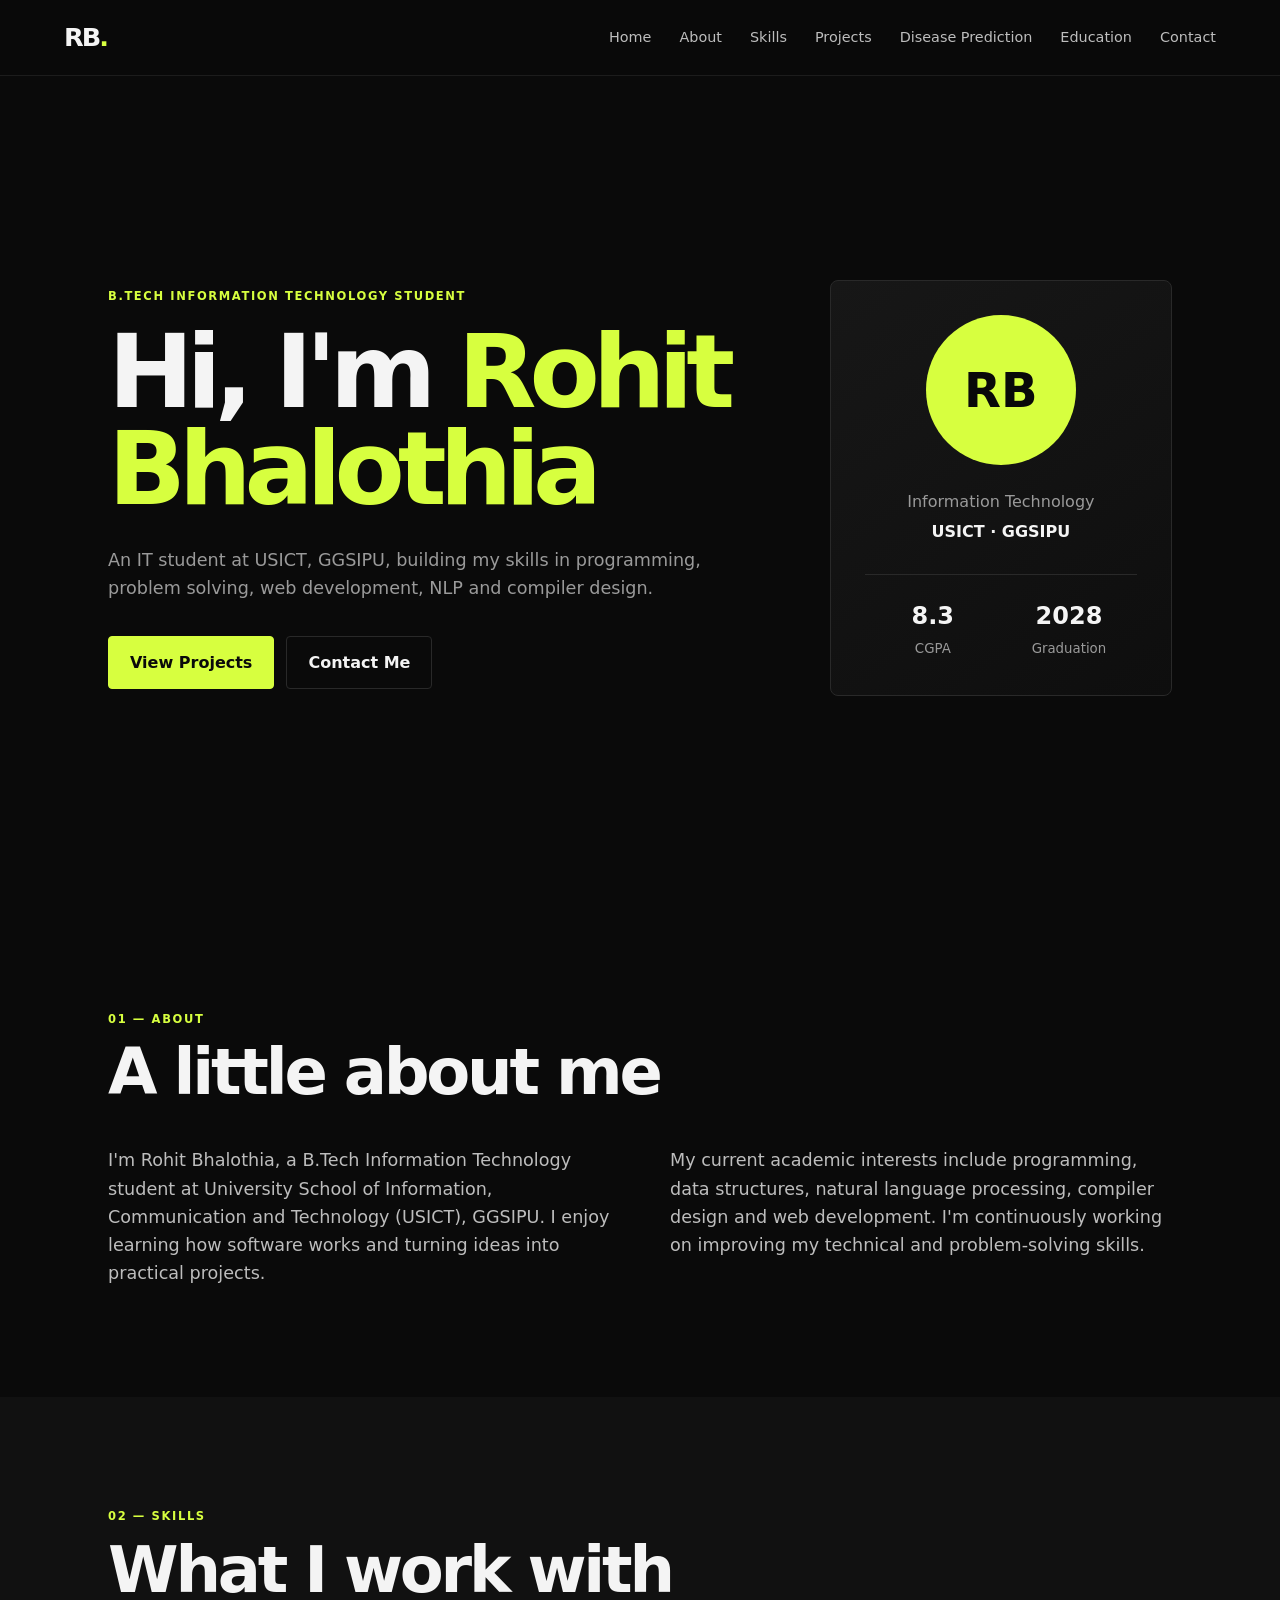
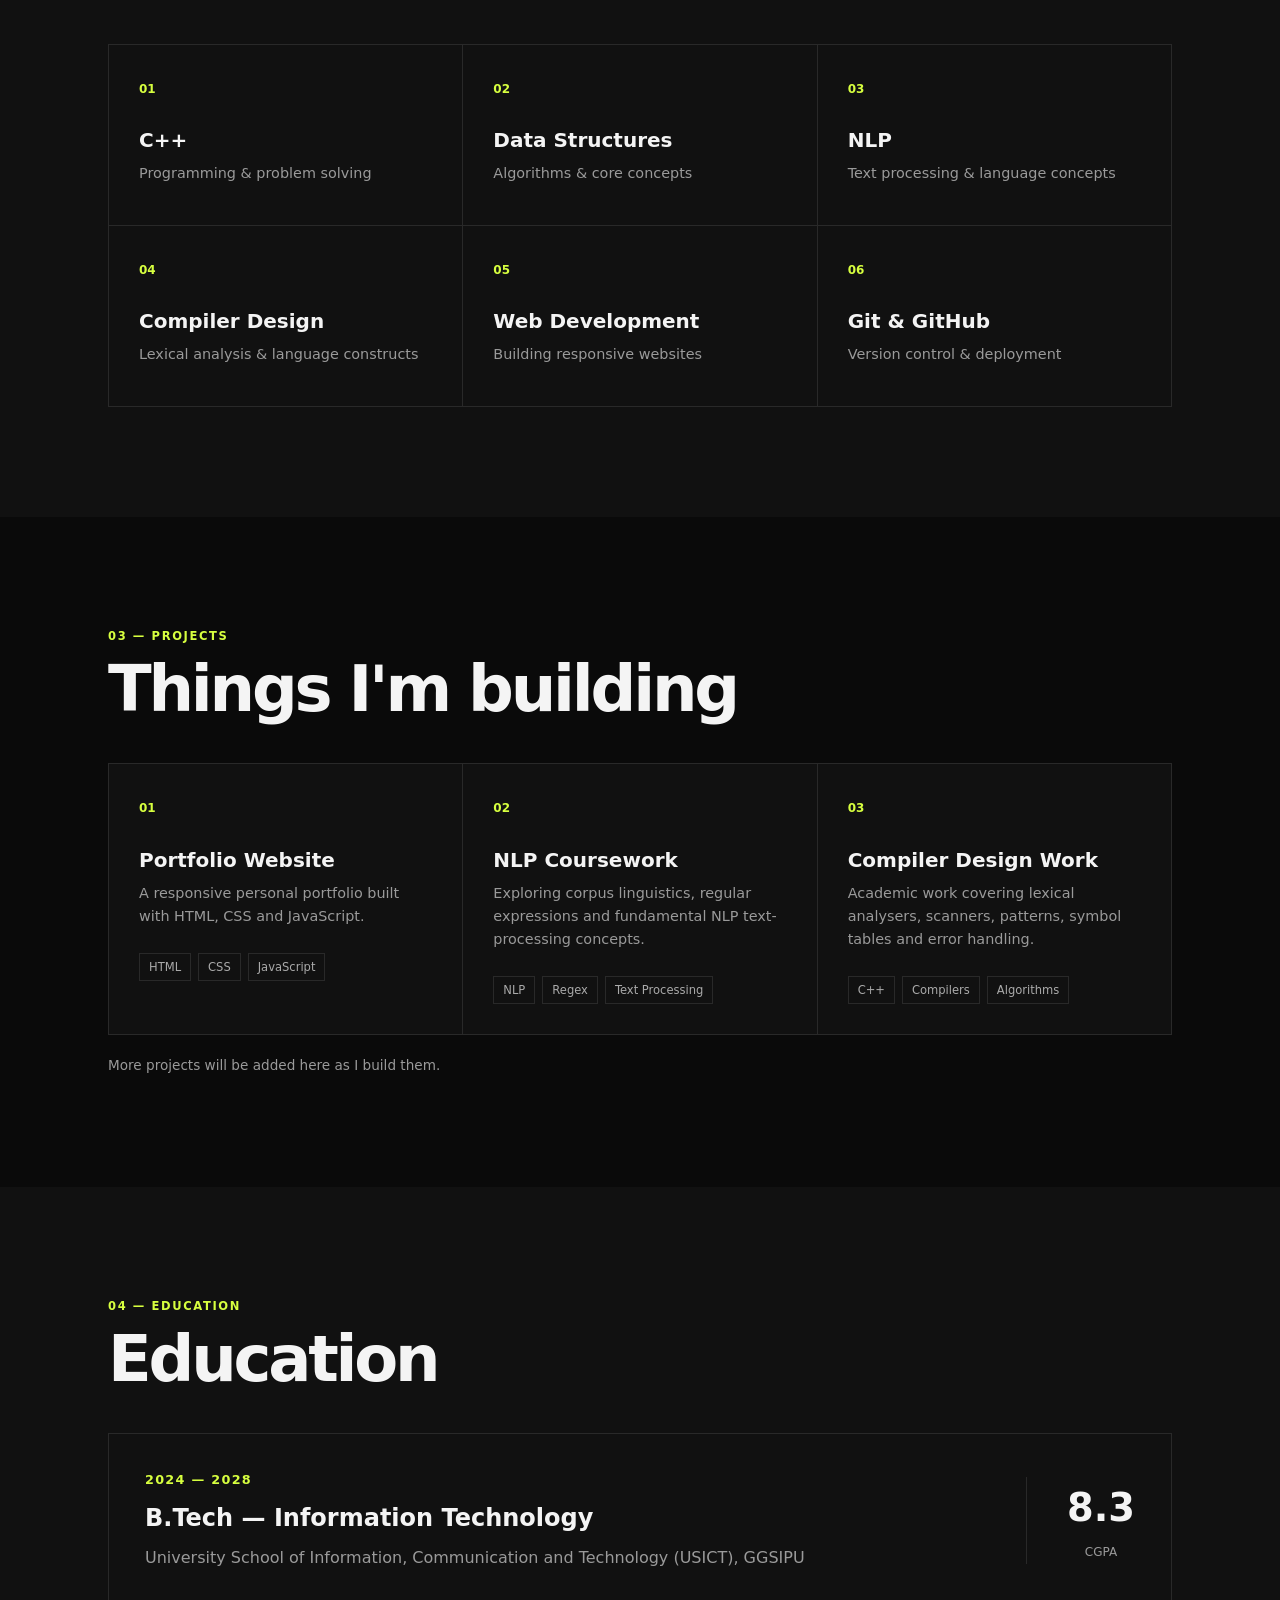
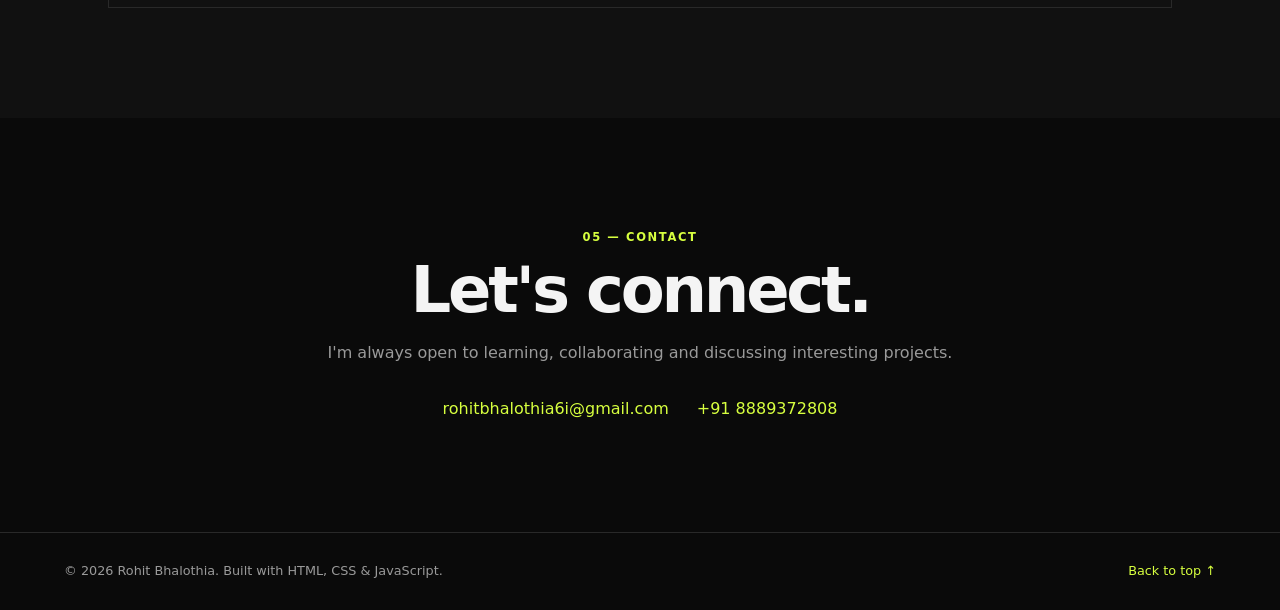
==== index.html @ 4d662bd4 "Update index.html" ====
<!DOCTYPE html>
<html lang="en">
<head>
  <meta charset="UTF-8">
  <meta name="viewport" content="width=device-width, initial-scale=1.0">
  <meta name="description" content="Portfolio of Rohit Bhalothia, B.Tech Information Technology student at USICT, GGSIPU.">
  <title>Rohit Bhalothia | IT Student</title>
  <link rel="stylesheet" href="style.css">
</head>
<body>
  <header class="navbar"> 
  <a class="logo" href="#home">RB<span>.</span></a> 
  
  <button class="menu-btn" aria-label="Open menu">☰</button> 
  
  <nav> 
    <a href="#home">Home</a> 
    <a href="#about">About</a> 
    <a href="#skills">Skills</a> 
    <a href="#projects">Projects</a> 
    
    <!-- Disease Prediction opens separate page -->
    <a href="disease-prediction/">Disease Prediction</a>
    
    
    <a href="#education">Education</a> 
    <a href="#contact">Contact</a> 
  </nav> 
</header>

  <main>
    <section id="home" class="hero">
      <div class="hero-content">
        <p class="eyebrow">B.Tech Information Technology Student</p>
        <h1>Hi, I'm <span>Rohit Bhalothia</span></h1>
        <p class="hero-text">
          An IT student at USICT, GGSIPU, building my skills in programming,
          problem solving, web development, NLP and compiler design.
        </p>
        <div class="buttons">
          <a class="btn primary" href="#projects">View Projects</a>
          <a class="btn secondary" href="#contact">Contact Me</a>
        </div>
      </div>
      <div class="hero-card">
        <div class="avatar">RB</div>
        <p>Information Technology</p>
        <strong>USICT · GGSIPU</strong>
        <div class="stats">
          <div><strong>8.3</strong><small>CGPA</small></div>
          <div><strong>2028</strong><small>Graduation</small></div>
        </div>
      </div>
    </section>

    <section id="about" class="section">
      <p class="section-label">01 — About</p>
      <h2>A little about me</h2>
      <div class="about-grid">
        <p>
          I'm Rohit Bhalothia, a B.Tech Information Technology student at
          University School of Information, Communication and Technology
          (USICT), GGSIPU. I enjoy learning how software works and turning
          ideas into practical projects.
        </p>
        <p>
          My current academic interests include programming, data structures,
          natural language processing, compiler design and web development.
          I'm continuously working on improving my technical and problem-solving skills.
        </p>
      </div>
    </section>

    <section id="skills" class="section alt">
      <p class="section-label">02 — Skills</p>
      <h2>What I work with</h2>
      <div class="skill-grid">
        <div class="skill"><span>01</span><h3>C++</h3><p>Programming & problem solving</p></div>
        <div class="skill"><span>02</span><h3>Data Structures</h3><p>Algorithms & core concepts</p></div>
        <div class="skill"><span>03</span><h3>NLP</h3><p>Text processing & language concepts</p></div>
        <div class="skill"><span>04</span><h3>Compiler Design</h3><p>Lexical analysis & language constructs</p></div>
        <div class="skill"><span>05</span><h3>Web Development</h3><p>Building responsive websites</p></div>
        <div class="skill"><span>06</span><h3>Git & GitHub</h3><p>Version control & deployment</p></div>
      </div>
    </section>

    <section id="projects" class="section">
      <p class="section-label">03 — Projects</p>
      <h2>Things I'm building</h2>
      <div class="project-grid">
        <article class="project">
          <span class="project-number">01</span>
          <h3>Portfolio Website</h3>
          <p>A responsive personal portfolio built with HTML, CSS and JavaScript.</p>
          <div class="tags"><span>HTML</span><span>CSS</span><span>JavaScript</span></div>
        </article>
        <article class="project">
          <span class="project-number">02</span>
          <h3>NLP Coursework</h3>
          <p>Exploring corpus linguistics, regular expressions and fundamental NLP text-processing concepts.</p>
          <div class="tags"><span>NLP</span><span>Regex</span><span>Text Processing</span></div>
        </article>
        <article class="project">
          <span class="project-number">03</span>
          <h3>Compiler Design Work</h3>
          <p>Academic work covering lexical analysers, scanners, patterns, symbol tables and error handling.</p>
          <div class="tags"><span>C++</span><span>Compilers</span><span>Algorithms</span></div>
        </article>
      </div>
      <p class="note">More projects will be added here as I build them.</p>
    </section>

    <section id="education" class="section alt">
      <p class="section-label">04 — Education</p>
      <h2>Education</h2>
      <div class="education-card">
        <div>
          <p class="muted">2024 — 2028</p>
          <h3>B.Tech — Information Technology</h3>
          <p>University School of Information, Communication and Technology (USICT), GGSIPU</p>
        </div>
        <div class="cgpa">
          <strong>8.3</strong>
          <span>CGPA</span>
        </div>
      </div>
    </section>

    <section id="contact" class="section contact">
      <p class="section-label">05 — Contact</p>
      <h2>Let's connect.</h2>
      <p>I'm always open to learning, collaborating and discussing interesting projects.</p>
      <div class="contact-links">
        <a href="mailto:rohitbhalothia6i@gmail.com">rohitbhalothia6i@gmail.com</a>
        <a href="tel:+918889372808">+91 8889372808</a>
      </div>
    </section>
  </main>

  <footer>
    <p>© <span id="year"></span> Rohit Bhalothia. Built with HTML, CSS & JavaScript.</p>
    <a href="#home">Back to top ↑</a>
  </footer>

  <script src="script.js"></script>
</body>
</html>
---- style.css ----
:root {
  --bg: #0a0a0a;
  --surface: #111111;
  --surface-2: #171717;
  --text: #f4f4f4;
  --muted: #9a9a9a;
  --line: #292929;
  --accent: #d7ff3f;
  --max: 1120px;
}
* { box-sizing: border-box; margin: 0; padding: 0; }
html { scroll-behavior: smooth; }
body {
  font-family: Inter, ui-sans-serif, system-ui, -apple-system, BlinkMacSystemFont, "Segoe UI", sans-serif;
  background: var(--bg); color: var(--text); line-height: 1.6;
}
a { color: inherit; text-decoration: none; }
.navbar {
  position: sticky; top: 0; z-index: 20; height: 76px;
  display: flex; align-items: center; justify-content: space-between;
  padding: 0 5%; border-bottom: 1px solid rgba(255,255,255,.08);
  background: rgba(10,10,10,.88); backdrop-filter: blur(14px);
}
.logo { font-size: 1.6rem; font-weight: 900; letter-spacing: -.08em; }
.logo span, h1 span { color: var(--accent); }
nav { display: flex; gap: 28px; }
nav a { color: #bdbdbd; font-size: .9rem; transition: color .2s; }
nav a:hover { color: var(--accent); }
.menu-btn { display: none; background: none; border: 0; color: white; font-size: 1.5rem; }
.hero, .section { max-width: var(--max); margin: auto; padding-left: 28px; padding-right: 28px; }
.hero {
  min-height: calc(100vh - 76px); display: grid; grid-template-columns: 1.5fr .8fr;
  gap: 80px; align-items: center; padding-top: 80px; padding-bottom: 80px;
}
.eyebrow, .section-label { color: var(--accent); text-transform: uppercase; letter-spacing: .14em; font-size: .72rem; font-weight: 800; }
h1 { margin-top: 18px; font-size: clamp(3.2rem, 8vw, 6.8rem); line-height: .95; letter-spacing: -.07em; max-width: 850px; }
.hero-text { max-width: 650px; margin-top: 28px; color: var(--muted); font-size: 1.1rem; }
.buttons { display: flex; gap: 12px; margin-top: 34px; }
.btn { padding: 13px 21px; border: 1px solid var(--line); font-weight: 750; border-radius: 4px; transition: .2s; }
.btn.primary { background: var(--accent); color: #0a0a0a; border-color: var(--accent); }
.btn.secondary:hover { border-color: var(--accent); color: var(--accent); }
.hero-card {
  background: linear-gradient(145deg, var(--surface-2), #0e0e0e);
  border: 1px solid var(--line); padding: 34px; text-align: center; border-radius: 8px;
}
.avatar {
  width: 150px; height: 150px; border-radius: 50%; margin: 0 auto 24px;
  display: grid; place-items: center; font-size: 3rem; font-weight: 900;
  background: var(--accent); color: #090909;
}
.hero-card p { color: var(--muted); }
.hero-card > strong { display: block; margin-top: 4px; }
.stats { display: grid; grid-template-columns: 1fr 1fr; margin-top: 30px; border-top: 1px solid var(--line); padding-top: 22px; }
.stats strong { display: block; font-size: 1.5rem; }
.stats small { color: var(--muted); }
.section { padding-top: 110px; padding-bottom: 110px; }
.alt { max-width: none; padding-left: max(28px, calc((100% - var(--max)) / 2 + 28px)); padding-right: max(28px, calc((100% - var(--max)) / 2 + 28px)); background: var(--surface); }
h2 { font-size: clamp(2.2rem, 5vw, 4rem); letter-spacing: -.05em; margin: 12px 0 42px; line-height: 1; }
.about-grid { display: grid; grid-template-columns: 1fr 1fr; gap: 60px; }
.about-grid p { color: #bdbdbd; font-size: 1.1rem; max-width: 520px; }
.skill-grid, .project-grid { display: grid; grid-template-columns: repeat(3, 1fr); gap: 1px; background: var(--line); border: 1px solid var(--line); }
.skill, .project { background: var(--surface); padding: 30px; min-height: 180px; }
.skill span, .project-number { color: var(--accent); font-size: .75rem; font-weight: 800; }
.skill h3, .project h3 { margin-top: 24px; font-size: 1.25rem; }
.skill p, .project p { margin-top: 6px; color: var(--muted); font-size: .9rem; }
.project { min-height: 270px; transition: transform .2s, background .2s; }
.project:hover { transform: translateY(-5px); background: #151515; }
.tags { display: flex; flex-wrap: wrap; gap: 7px; margin-top: 25px; }
.tags span { border: 1px solid var(--line); padding: 4px 9px; color: #aaa; font-size: .72rem; }
.note { color: var(--muted); margin-top: 20px; font-size: .85rem; }
.education-card {
  display: flex; justify-content: space-between; align-items: center; gap: 30px;
  padding: 36px; border: 1px solid var(--line); background: var(--surface);
}
.muted { color: var(--accent); font-size: .8rem; font-weight: 750; letter-spacing: .1em; text-transform: uppercase; }
.education-card h3 { font-size: 1.5rem; margin: 8px 0; }
.education-card p:last-child { color: var(--muted); }
.cgpa { text-align: center; border-left: 1px solid var(--line); padding-left: 40px; min-width: 100px; }
.cgpa strong { display: block; font-size: 2.4rem; }
.cgpa span { color: var(--muted); font-size: .75rem; }
.contact { text-align: center; }
.contact h2 { margin-bottom: 18px; }
.contact > p:not(.section-label) { color: var(--muted); }
.contact-links { display: flex; justify-content: center; gap: 28px; flex-wrap: wrap; margin-top: 30px; }
.contact-links a { color: var(--accent); border-bottom: 1px solid transparent; }
.contact-links a:hover { border-color: var(--accent); }
footer {
  border-top: 1px solid var(--line); padding: 28px 5%; display: flex;
  justify-content: space-between; color: var(--muted); font-size: .8rem;
}
footer a { color: var(--accent); }
@media (max-width: 800px) {
  nav { display: none; position: absolute; top: 76px; left: 0; right: 0; flex-direction: column; padding: 22px 5%; background: #0b0b0b; border-bottom: 1px solid var(--line); }
  nav.open { display: flex; }
  .menu-btn { display: block; }
  .hero { grid-template-columns: 1fr; gap: 45px; }
  .hero-card { max-width: 380px; width: 100%; margin: auto; }
  .about-grid { grid-template-columns: 1fr; gap: 25px; }
  .skill-grid, .project-grid { grid-template-columns: 1fr; }
  .education-card { flex-direction: column; align-items: flex-start; }
  .cgpa { border-left: 0; border-top: 1px solid var(--line); padding: 20px 0 0; width: 100%; text-align: left; }
  footer { flex-direction: column; gap: 10px; }
}
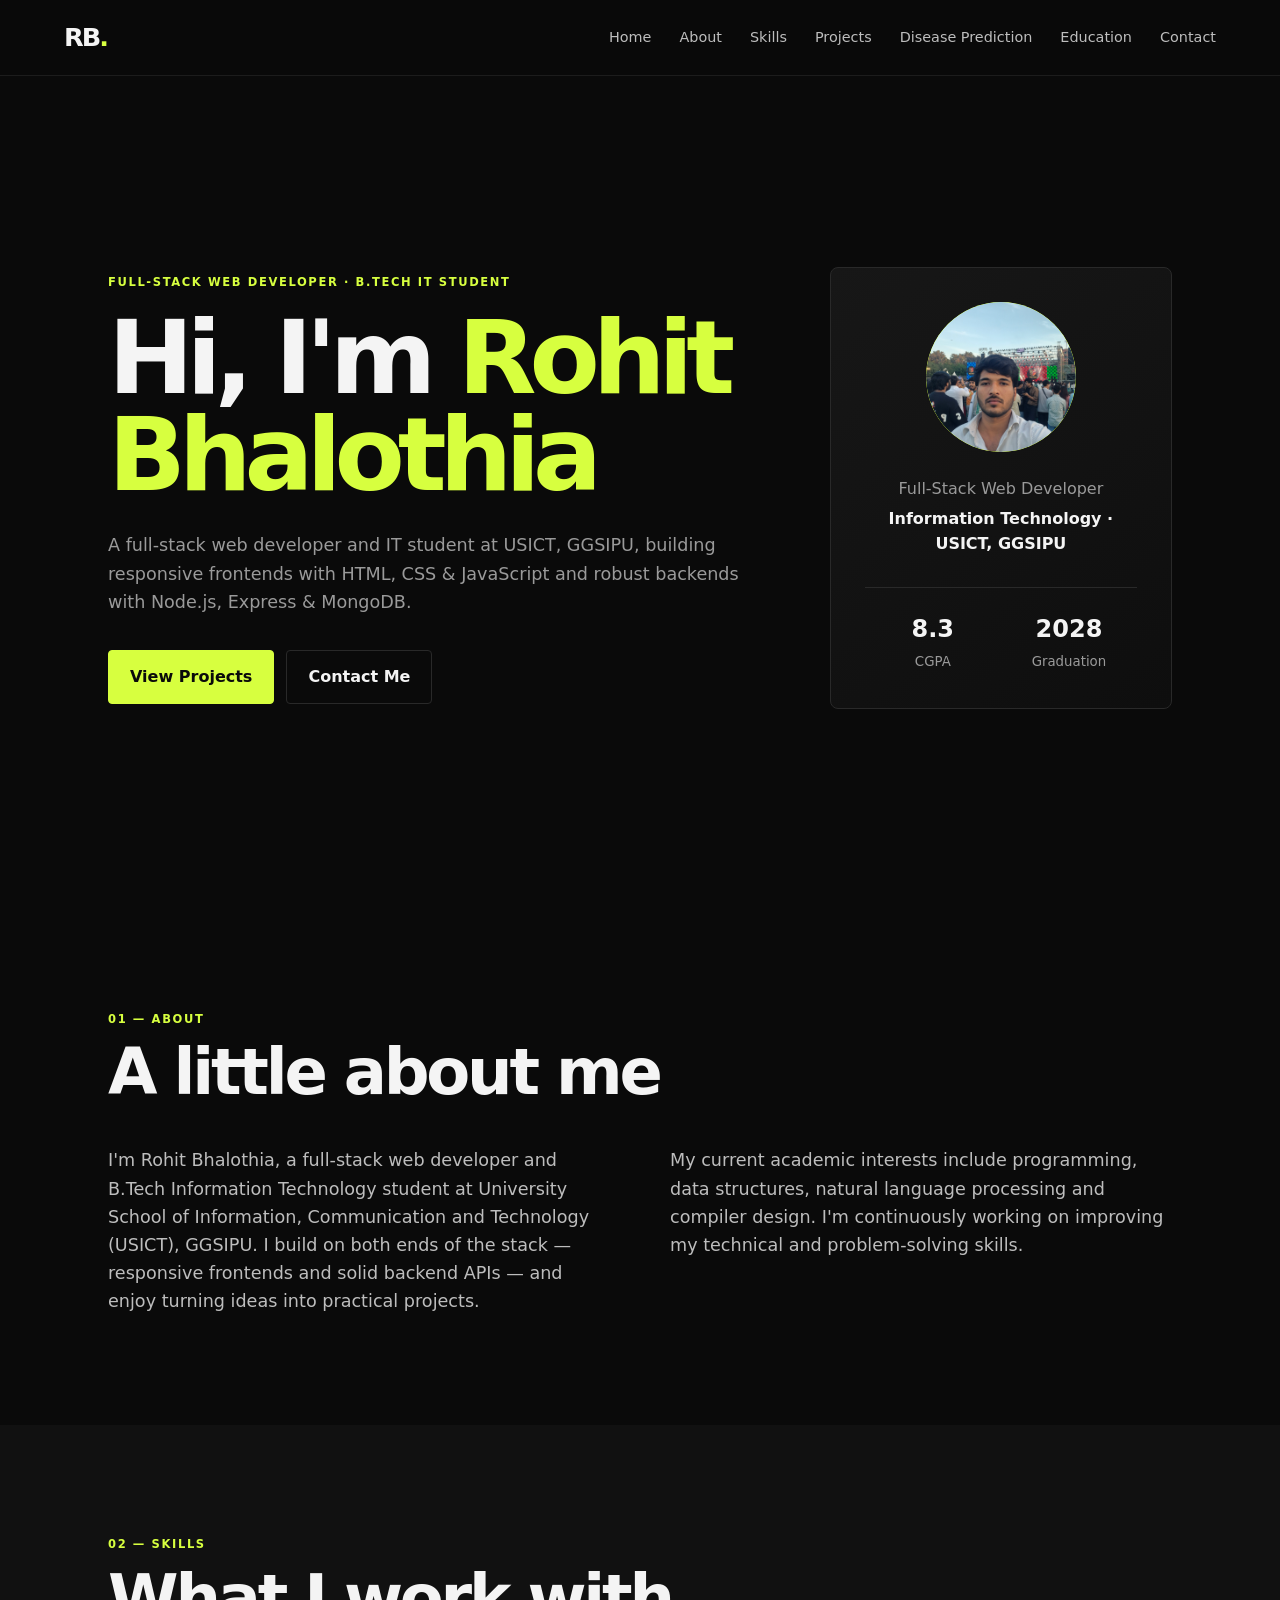
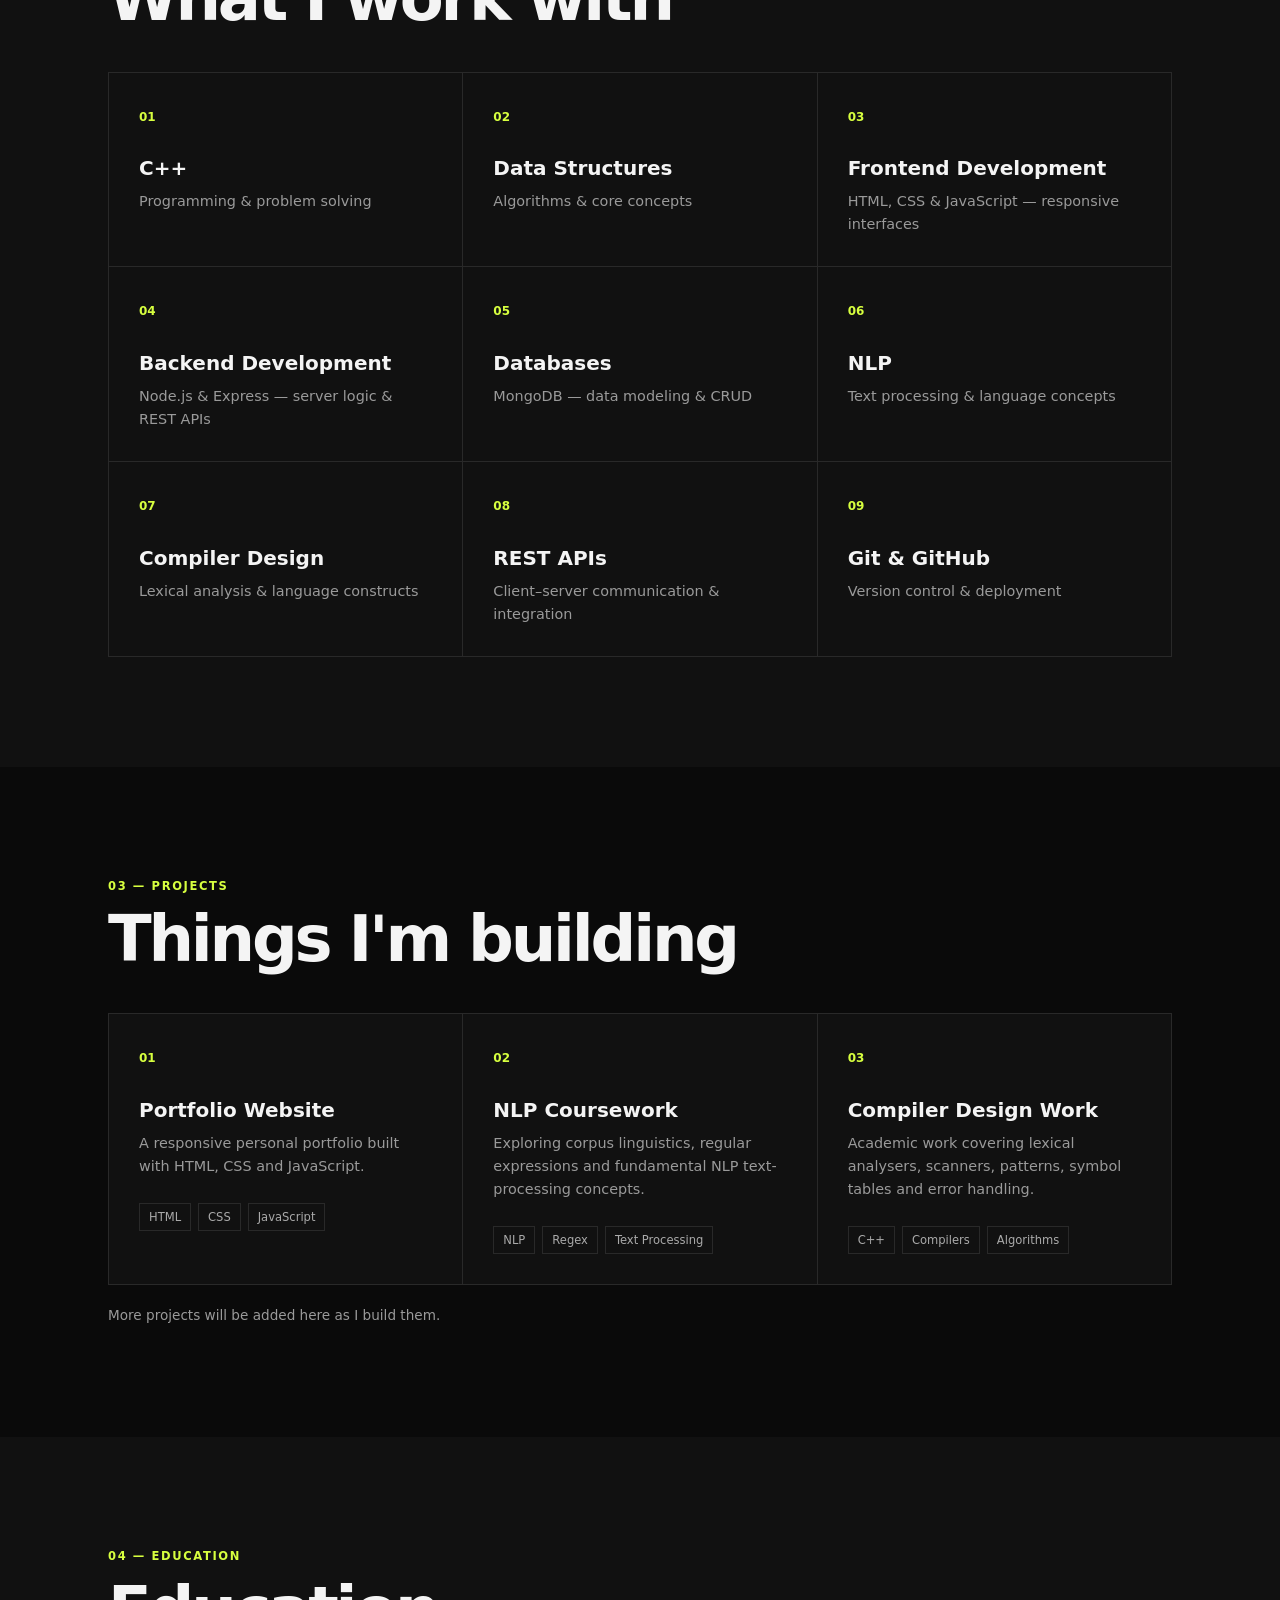
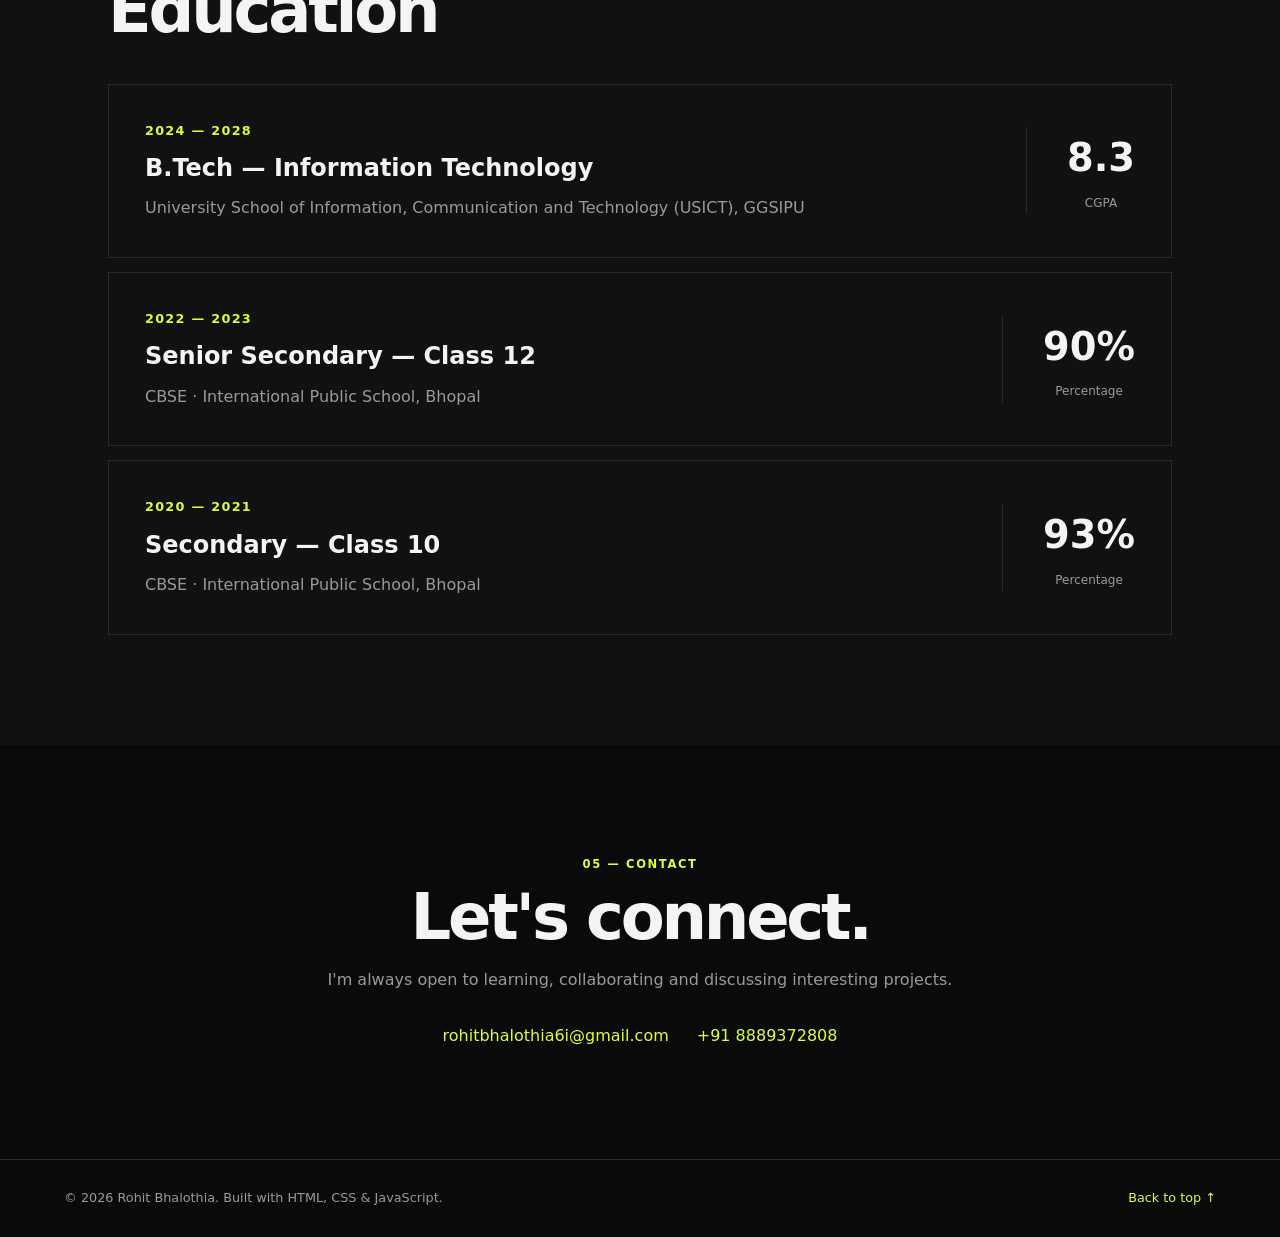
==== commit 0e86fc21: "Add files via upload" ====
--- a/index.html
+++ b/index.html
@@ -3,9 +3,9 @@
 <head>
   <meta charset="UTF-8">
   <meta name="viewport" content="width=device-width, initial-scale=1.0">
-  <meta name="description" content="Portfolio of Rohit Bhalothia, B.Tech Information Technology student at USICT, GGSIPU.">
-  <title>Rohit Bhalothia | IT Student</title>
-  <link rel="stylesheet" href="style.css">
+  <meta name="description" content="Portfolio of Rohit Bhalothia, full-stack web developer and B.Tech Information Technology student at USICT, GGSIPU.">
+  <title>Rohit Bhalothia | Full-Stack Web Developer</title>
+  <link rel="stylesheet" href="style.css?v=2">
 </head>
 <body>
   <header class="navbar"> 
@@ -22,7 +22,6 @@
     <!-- Disease Prediction opens separate page -->
     <a href="disease-prediction/">Disease Prediction</a>
     
-    
     <a href="#education">Education</a> 
     <a href="#contact">Contact</a> 
   </nav> 
@@ -31,11 +30,12 @@
   <main>
     <section id="home" class="hero">
       <div class="hero-content">
-        <p class="eyebrow">B.Tech Information Technology Student</p>
+        <p class="eyebrow">Full-Stack Web Developer · B.Tech IT Student</p>
         <h1>Hi, I'm <span>Rohit Bhalothia</span></h1>
         <p class="hero-text">
-          An IT student at USICT, GGSIPU, building my skills in programming,
-          problem solving, web development, NLP and compiler design.
+          A full-stack web developer and IT student at USICT, GGSIPU,
+          building responsive frontends with HTML, CSS & JavaScript and
+          robust backends with Node.js, Express & MongoDB.
         </p>
         <div class="buttons">
           <a class="btn primary" href="#projects">View Projects</a>
@@ -43,9 +43,13 @@
         </div>
       </div>
       <div class="hero-card">
-        <div class="avatar">RB</div>
-        <p>Information Technology</p>
-        <strong>USICT · GGSIPU</strong>
+        <div class="avatar">
+          <!-- Drop your photo in the project as profile.jpg and it appears here -->
+          <img src="profile.jpg" alt="Rohit Bhalothia">
+          <span>RB</span>
+        </div>
+        <p>Full-Stack Web Developer</p>
+        <strong>Information Technology · USICT, GGSIPU</strong>
         <div class="stats">
           <div><strong>8.3</strong><small>CGPA</small></div>
           <div><strong>2028</strong><small>Graduation</small></div>
@@ -58,15 +62,16 @@
       <h2>A little about me</h2>
       <div class="about-grid">
         <p>
-          I'm Rohit Bhalothia, a B.Tech Information Technology student at
-          University School of Information, Communication and Technology
-          (USICT), GGSIPU. I enjoy learning how software works and turning
-          ideas into practical projects.
+          I'm Rohit Bhalothia, a full-stack web developer and B.Tech
+          Information Technology student at University School of Information,
+          Communication and Technology (USICT), GGSIPU. I build on both ends
+          of the stack — responsive frontends and solid backend APIs — and
+          enjoy turning ideas into practical projects.
         </p>
         <p>
           My current academic interests include programming, data structures,
-          natural language processing, compiler design and web development.
-          I'm continuously working on improving my technical and problem-solving skills.
+          natural language processing and compiler design. I'm continuously
+          working on improving my technical and problem-solving skills.
         </p>
       </div>
     </section>
@@ -77,10 +82,13 @@
       <div class="skill-grid">
         <div class="skill"><span>01</span><h3>C++</h3><p>Programming & problem solving</p></div>
         <div class="skill"><span>02</span><h3>Data Structures</h3><p>Algorithms & core concepts</p></div>
-        <div class="skill"><span>03</span><h3>NLP</h3><p>Text processing & language concepts</p></div>
-        <div class="skill"><span>04</span><h3>Compiler Design</h3><p>Lexical analysis & language constructs</p></div>
-        <div class="skill"><span>05</span><h3>Web Development</h3><p>Building responsive websites</p></div>
-        <div class="skill"><span>06</span><h3>Git & GitHub</h3><p>Version control & deployment</p></div>
+        <div class="skill"><span>03</span><h3>Frontend Development</h3><p>HTML, CSS & JavaScript — responsive interfaces</p></div>
+        <div class="skill"><span>04</span><h3>Backend Development</h3><p>Node.js & Express — server logic & REST APIs</p></div>
+        <div class="skill"><span>05</span><h3>Databases</h3><p>MongoDB — data modeling & CRUD</p></div>
+        <div class="skill"><span>06</span><h3>NLP</h3><p>Text processing & language concepts</p></div>
+        <div class="skill"><span>07</span><h3>Compiler Design</h3><p>Lexical analysis & language constructs</p></div>
+        <div class="skill"><span>08</span><h3>REST APIs</h3><p>Client–server communication & integration</p></div>
+        <div class="skill"><span>09</span><h3>Git & GitHub</h3><p>Version control & deployment</p></div>
       </div>
     </section>
 
@@ -113,15 +121,42 @@
     <section id="education" class="section alt">
       <p class="section-label">04 — Education</p>
       <h2>Education</h2>
-      <div class="education-card">
-        <div>
-          <p class="muted">2024 — 2028</p>
-          <h3>B.Tech — Information Technology</h3>
-          <p>University School of Information, Communication and Technology (USICT), GGSIPU</p>
+      <div class="education-list">
+        <div class="education-card">
+          <div>
+            <p class="muted">2024 — 2028</p>
+            <h3>B.Tech — Information Technology</h3>
+            <p>University School of Information, Communication and Technology (USICT), GGSIPU</p>
+          </div>
+          <div class="cgpa">
+            <strong>8.3</strong>
+            <span>CGPA</span>
+          </div>
         </div>
-        <div class="cgpa">
-          <strong>8.3</strong>
-          <span>CGPA</span>
+
+        <!-- TODO: replace the placeholder schooling details below with your own -->
+        <div class="education-card">
+          <div>
+            <p class="muted">2022 — 2023</p>
+            <h3>Senior Secondary — Class 12</h3>
+            <p>CBSE · International Public School, Bhopal</p>
+          </div>
+          <div class="cgpa">
+            <strong>90%</strong>
+            <span>Percentage</span>
+          </div>
+        </div>
+
+        <div class="education-card">
+          <div>
+            <p class="muted">2020 — 2021</p>
+            <h3>Secondary — Class 10</h3>
+            <p>CBSE · International Public School, Bhopal</p>
+          </div>
+          <div class="cgpa">
+            <strong>93%</strong>
+            <span>Percentage</span>
+          </div>
         </div>
       </div>
     </section>
@@ -142,6 +177,6 @@
     <a href="#home">Back to top ↑</a>
   </footer>
 
-  <script src="script.js"></script>
+  <script src="script.js?v=2"></script>
 </body>
 </html>
--- a/style.css
+++ b/style.css
@@ -44,9 +44,14 @@
   border: 1px solid var(--line); padding: 34px; text-align: center; border-radius: 8px;
 }
 .avatar {
+  position: relative; overflow: hidden;
   width: 150px; height: 150px; border-radius: 50%; margin: 0 auto 24px;
   display: grid; place-items: center; font-size: 3rem; font-weight: 900;
   background: var(--accent); color: #090909;
+}
+.avatar img {
+  position: absolute; inset: 0; width: 100%; height: 100%;
+  object-fit: cover; border-radius: 50%;
 }
 .hero-card p { color: var(--muted); }
 .hero-card > strong { display: block; margin-top: 4px; }
@@ -68,6 +73,7 @@
 .tags { display: flex; flex-wrap: wrap; gap: 7px; margin-top: 25px; }
 .tags span { border: 1px solid var(--line); padding: 4px 9px; color: #aaa; font-size: .72rem; }
 .note { color: var(--muted); margin-top: 20px; font-size: .85rem; }
+.education-list { display: grid; gap: 14px; }
 .education-card {
   display: flex; justify-content: space-between; align-items: center; gap: 30px;
   padding: 36px; border: 1px solid var(--line); background: var(--surface);
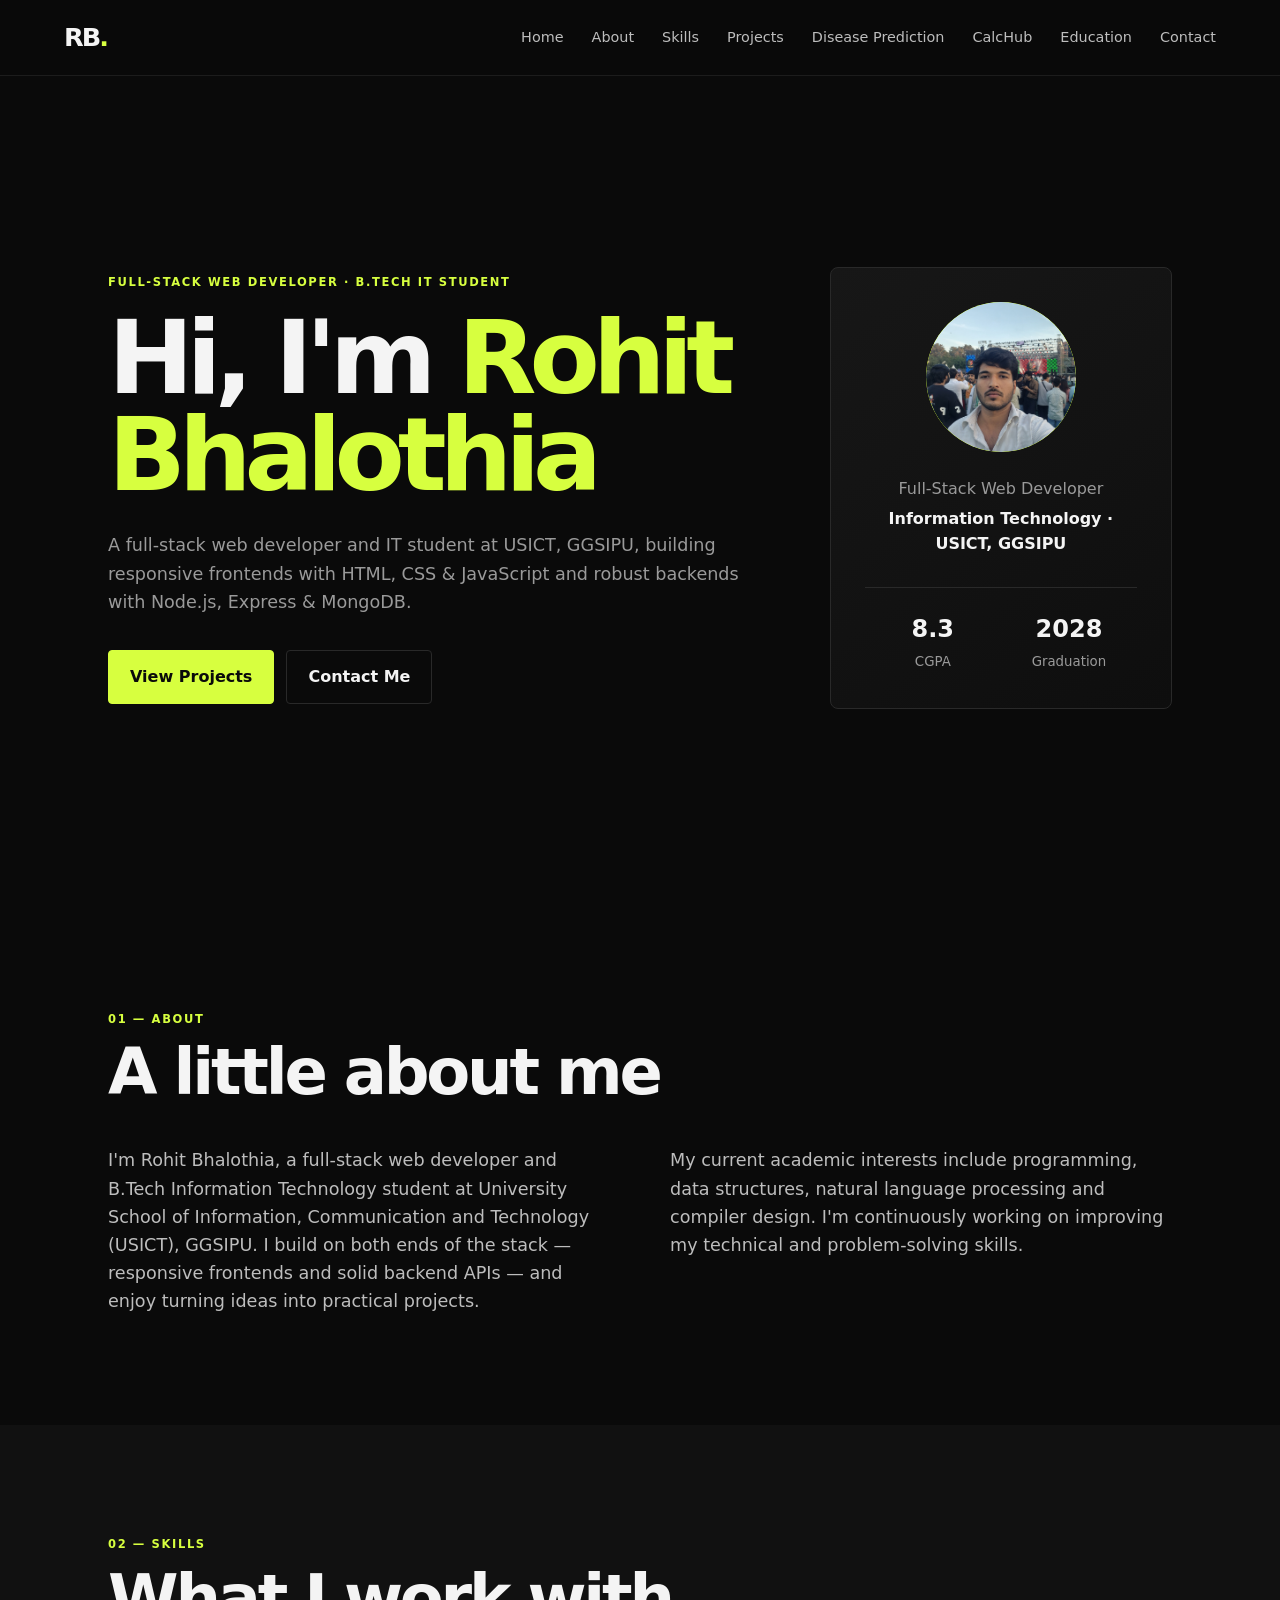
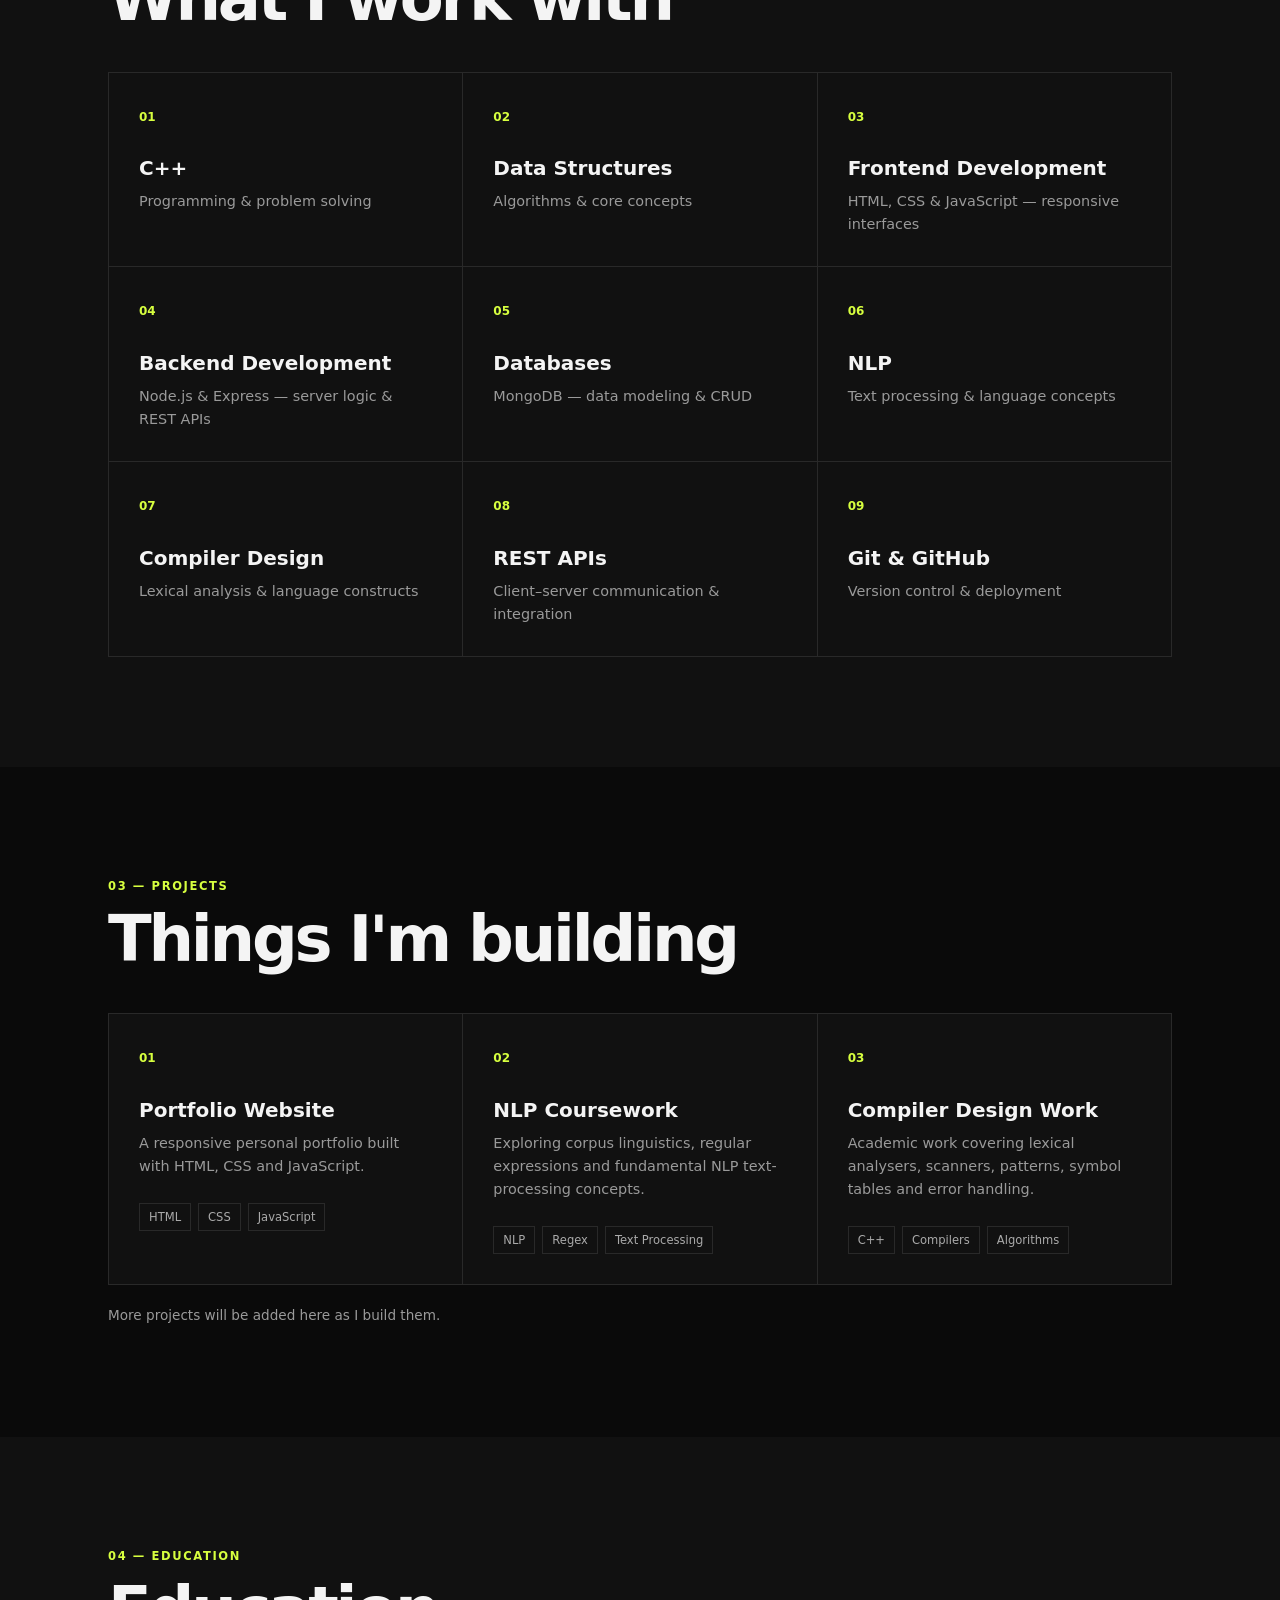
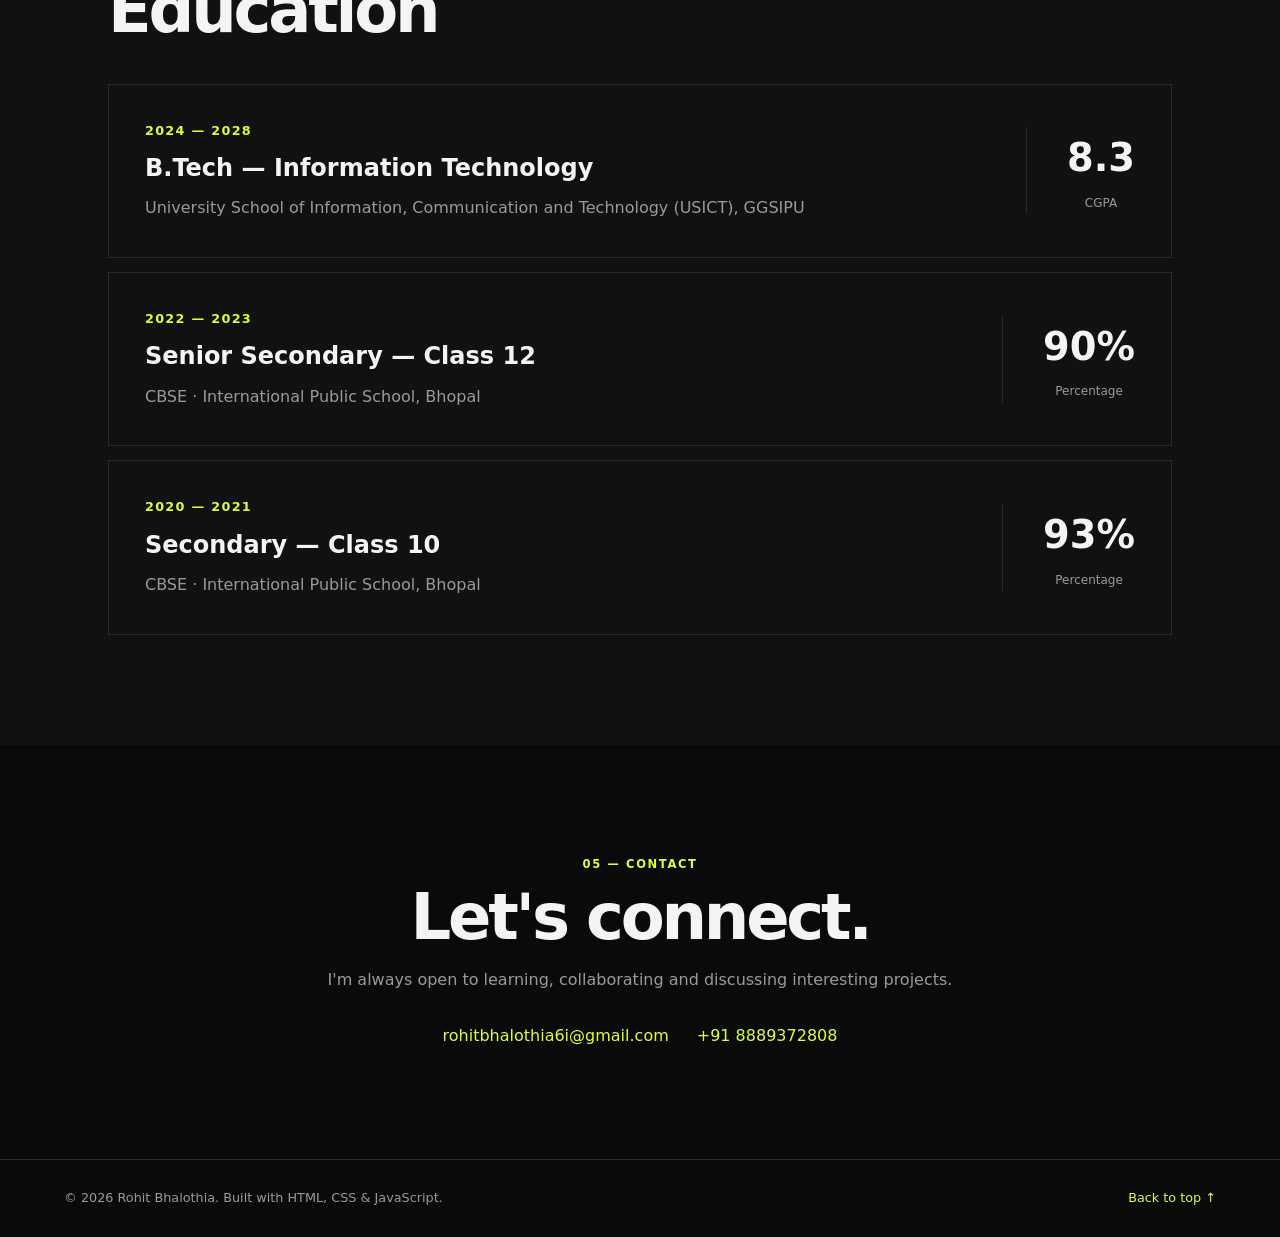
==== commit 81ab351f: "Update index.html" ====
--- a/index.html
+++ b/index.html
@@ -21,6 +21,7 @@
     
     <!-- Disease Prediction opens separate page -->
     <a href="disease-prediction/">Disease Prediction</a>
+    <a href="calculator_hub/">CalcHub</a>
     
     <a href="#education">Education</a> 
     <a href="#contact">Contact</a> 
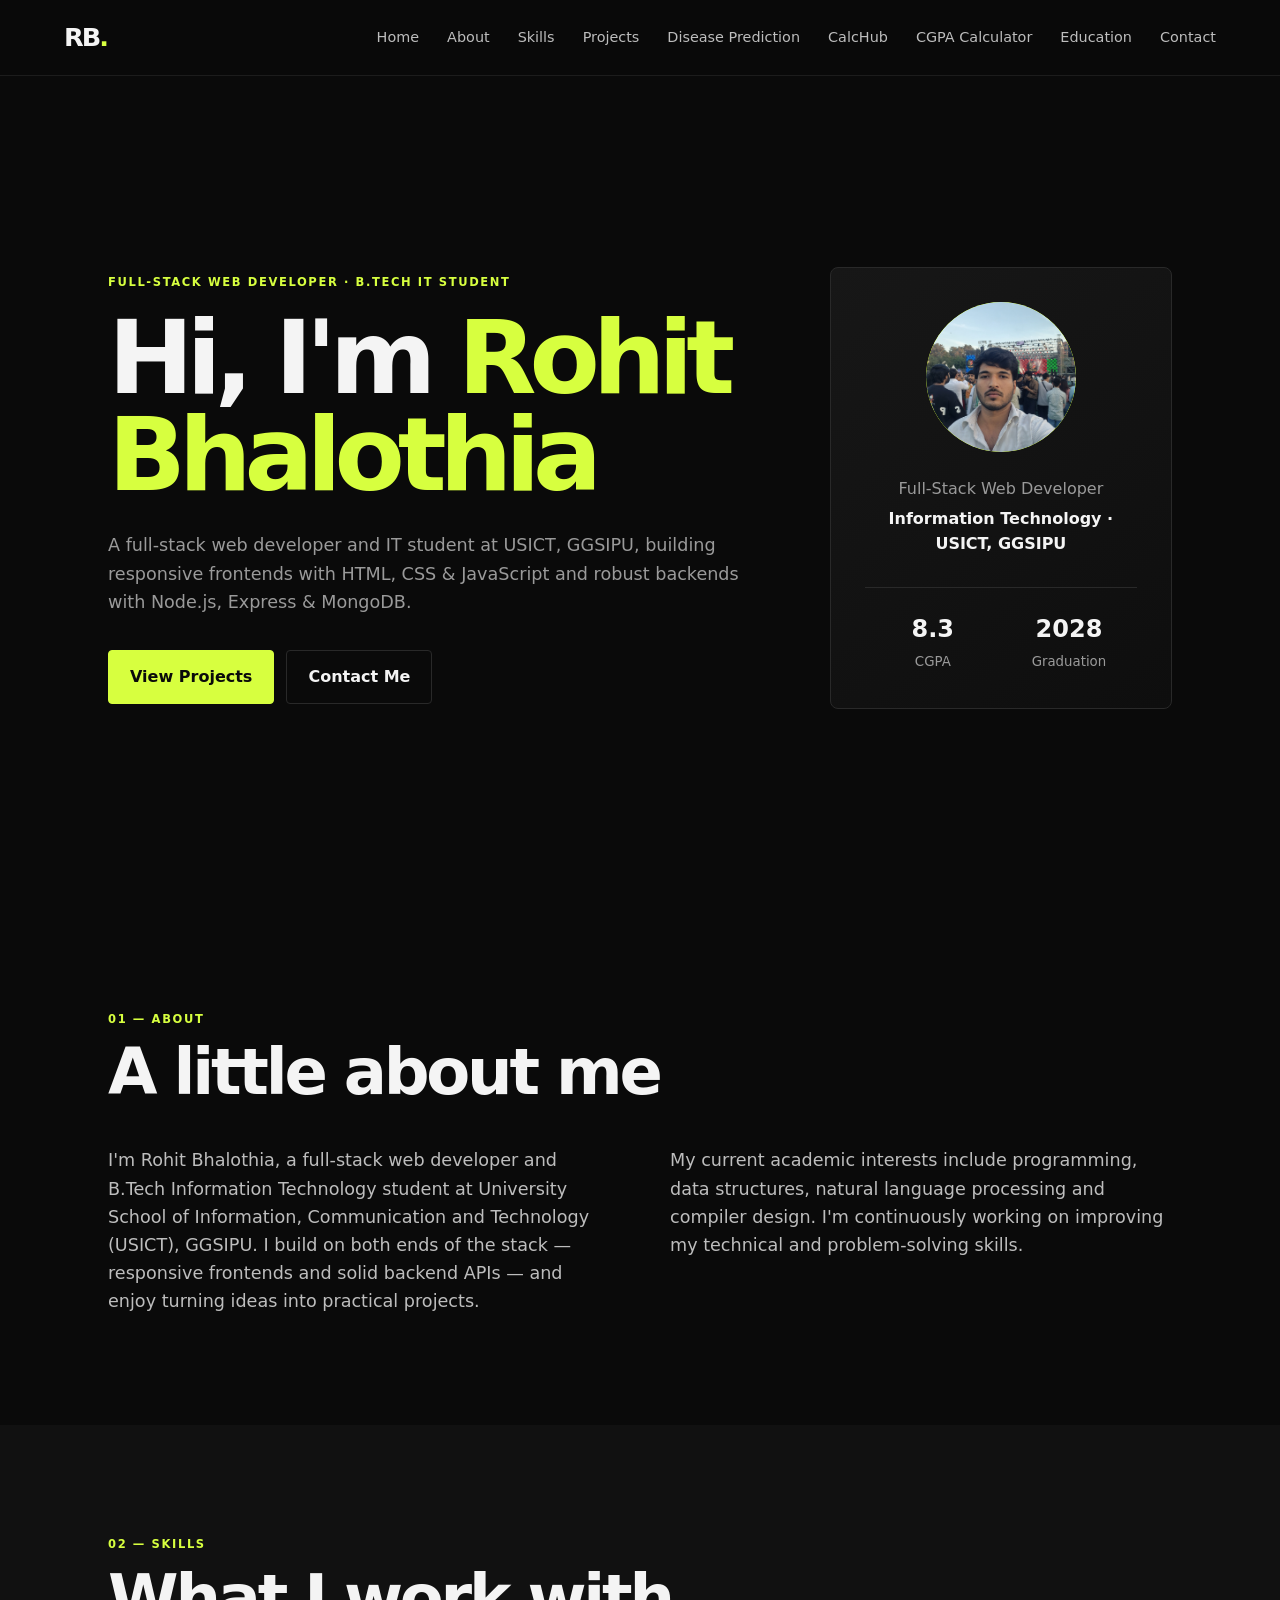
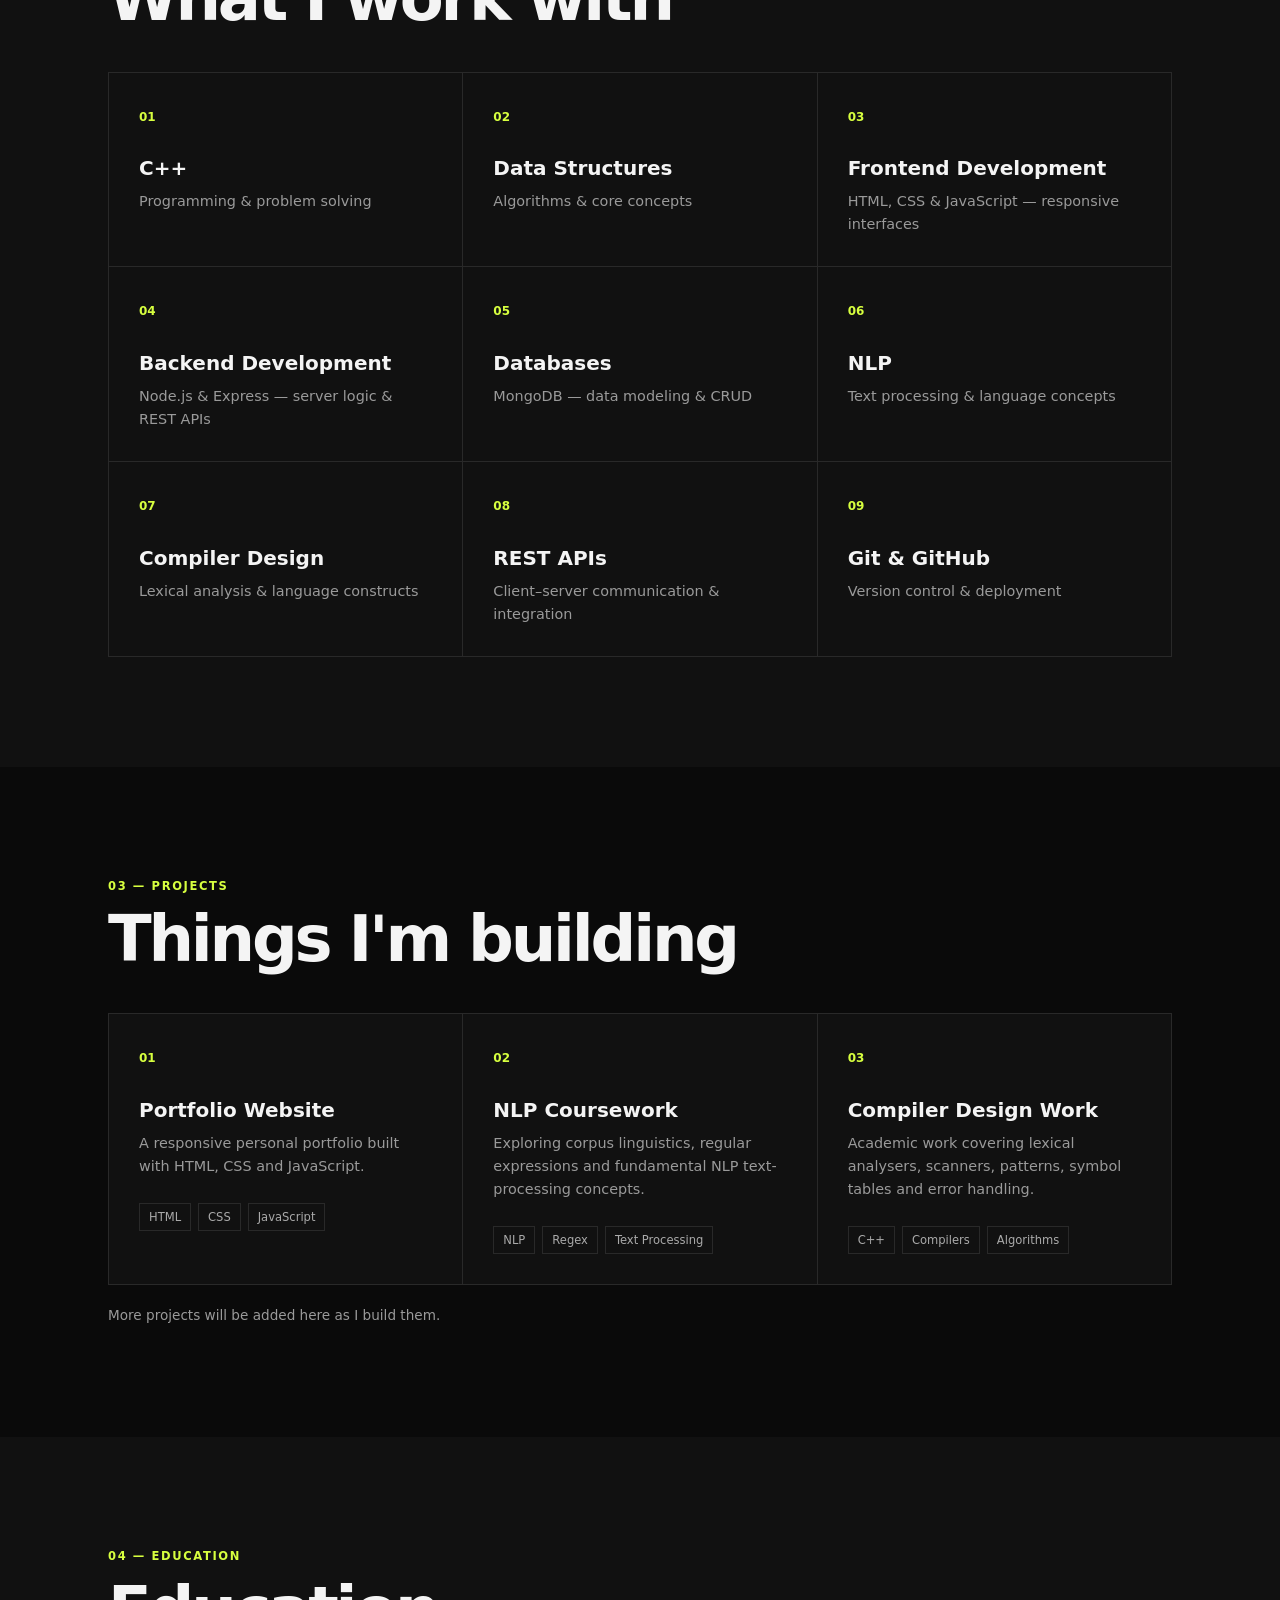
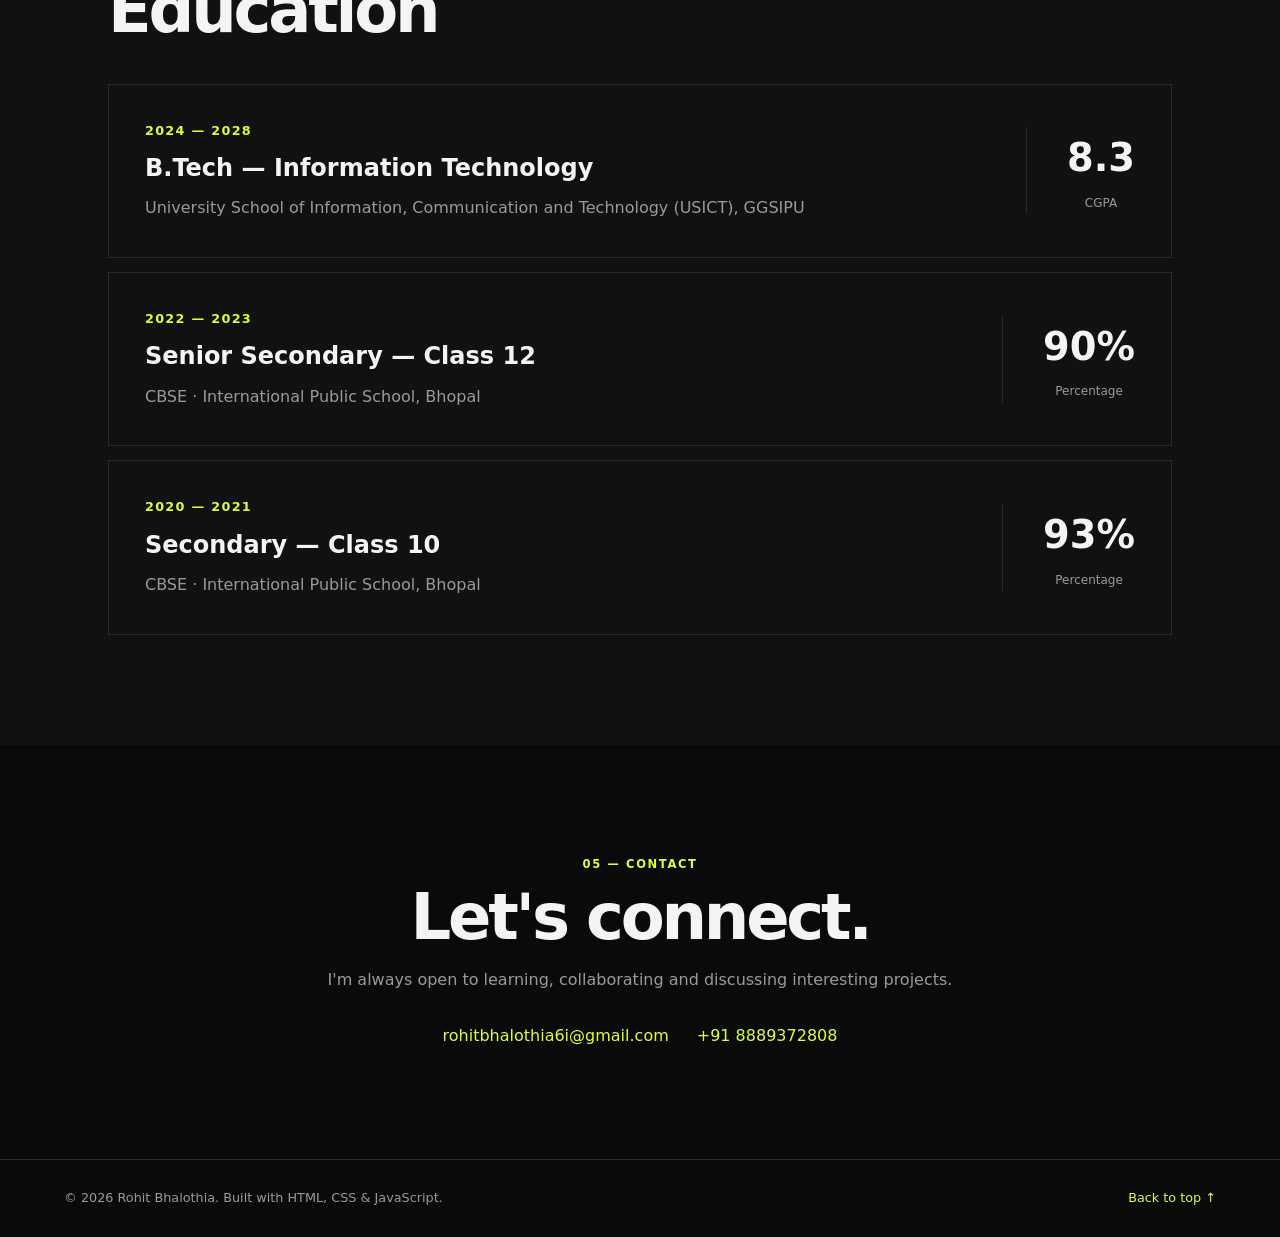
==== commit abca8794: "Add link to CGPA Calculator in navigation" ====
--- a/index.html
+++ b/index.html
@@ -22,6 +22,7 @@
     <!-- Disease Prediction opens separate page -->
     <a href="disease-prediction/">Disease Prediction</a>
     <a href="calculator_hub/">CalcHub</a>
+    <a href="IPU-CGPA-Calculator/">CGPA Calculator</a>
     
     <a href="#education">Education</a> 
     <a href="#contact">Contact</a> 
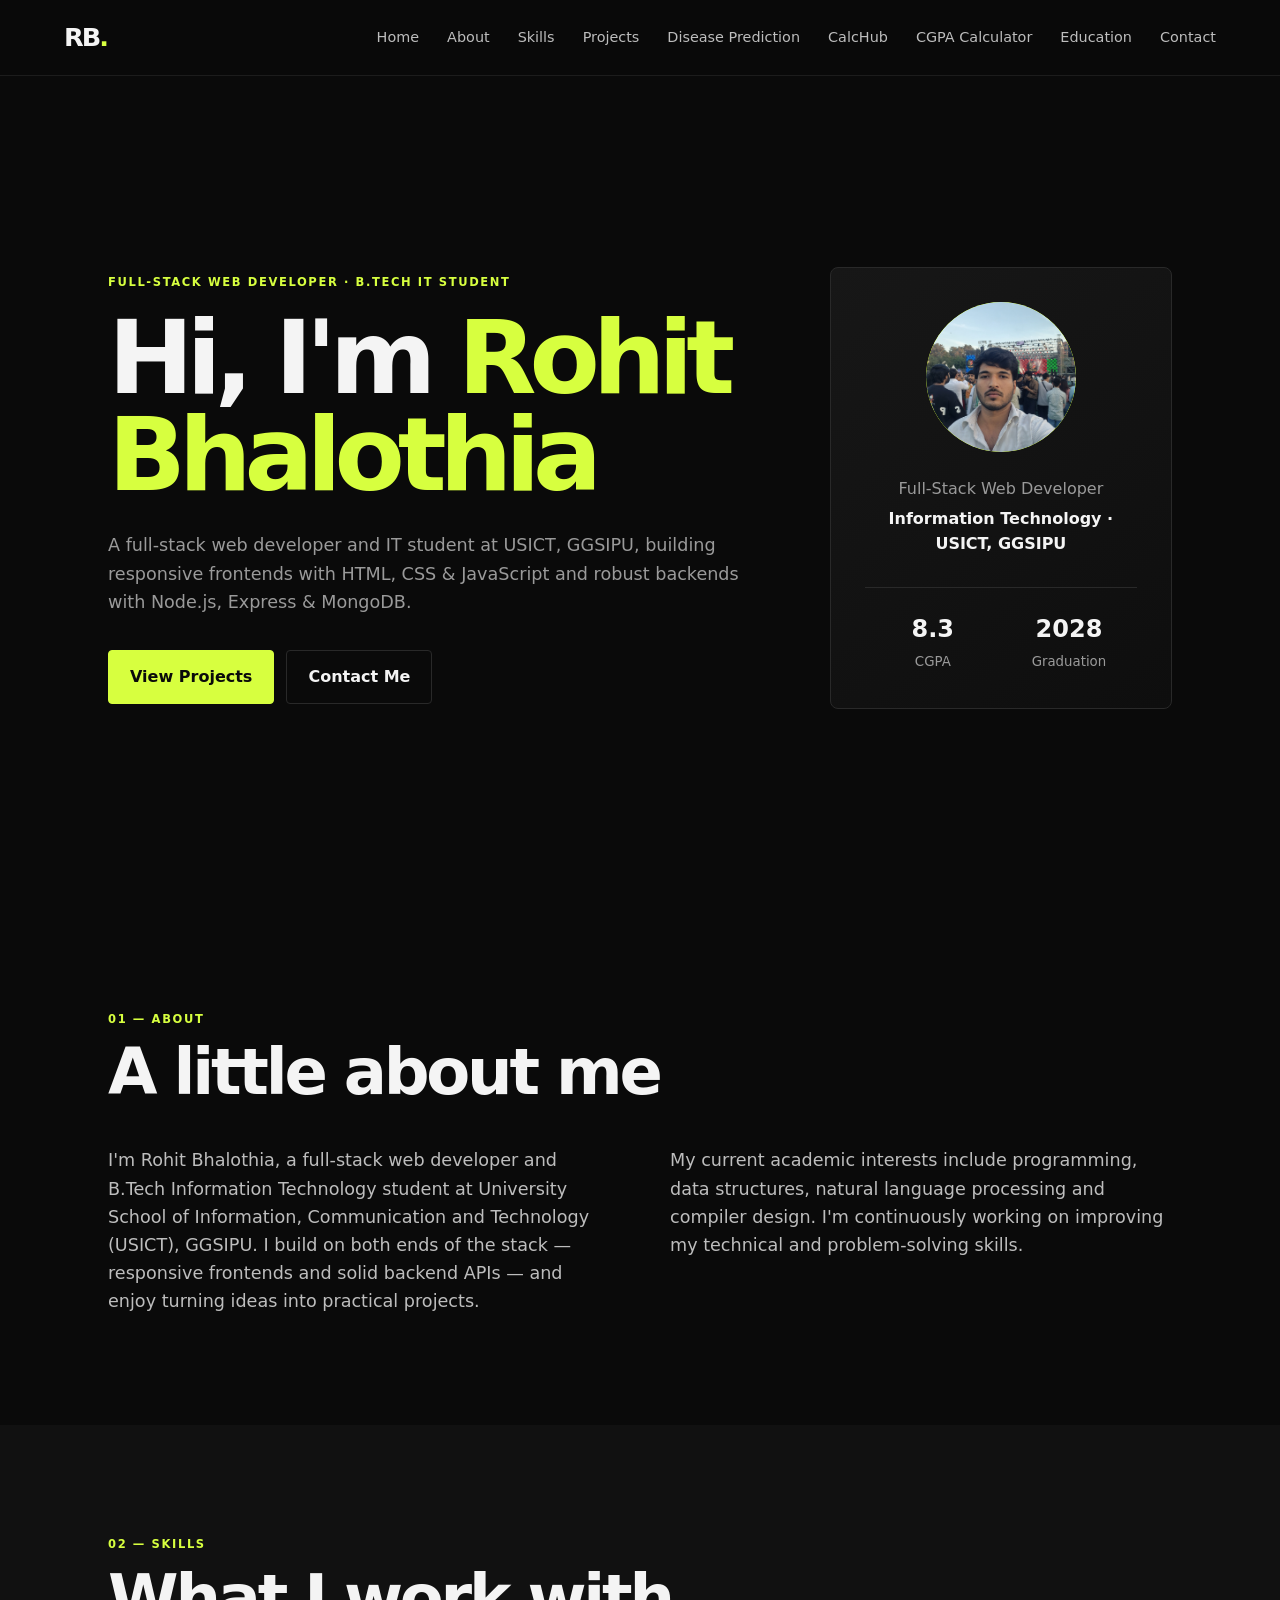
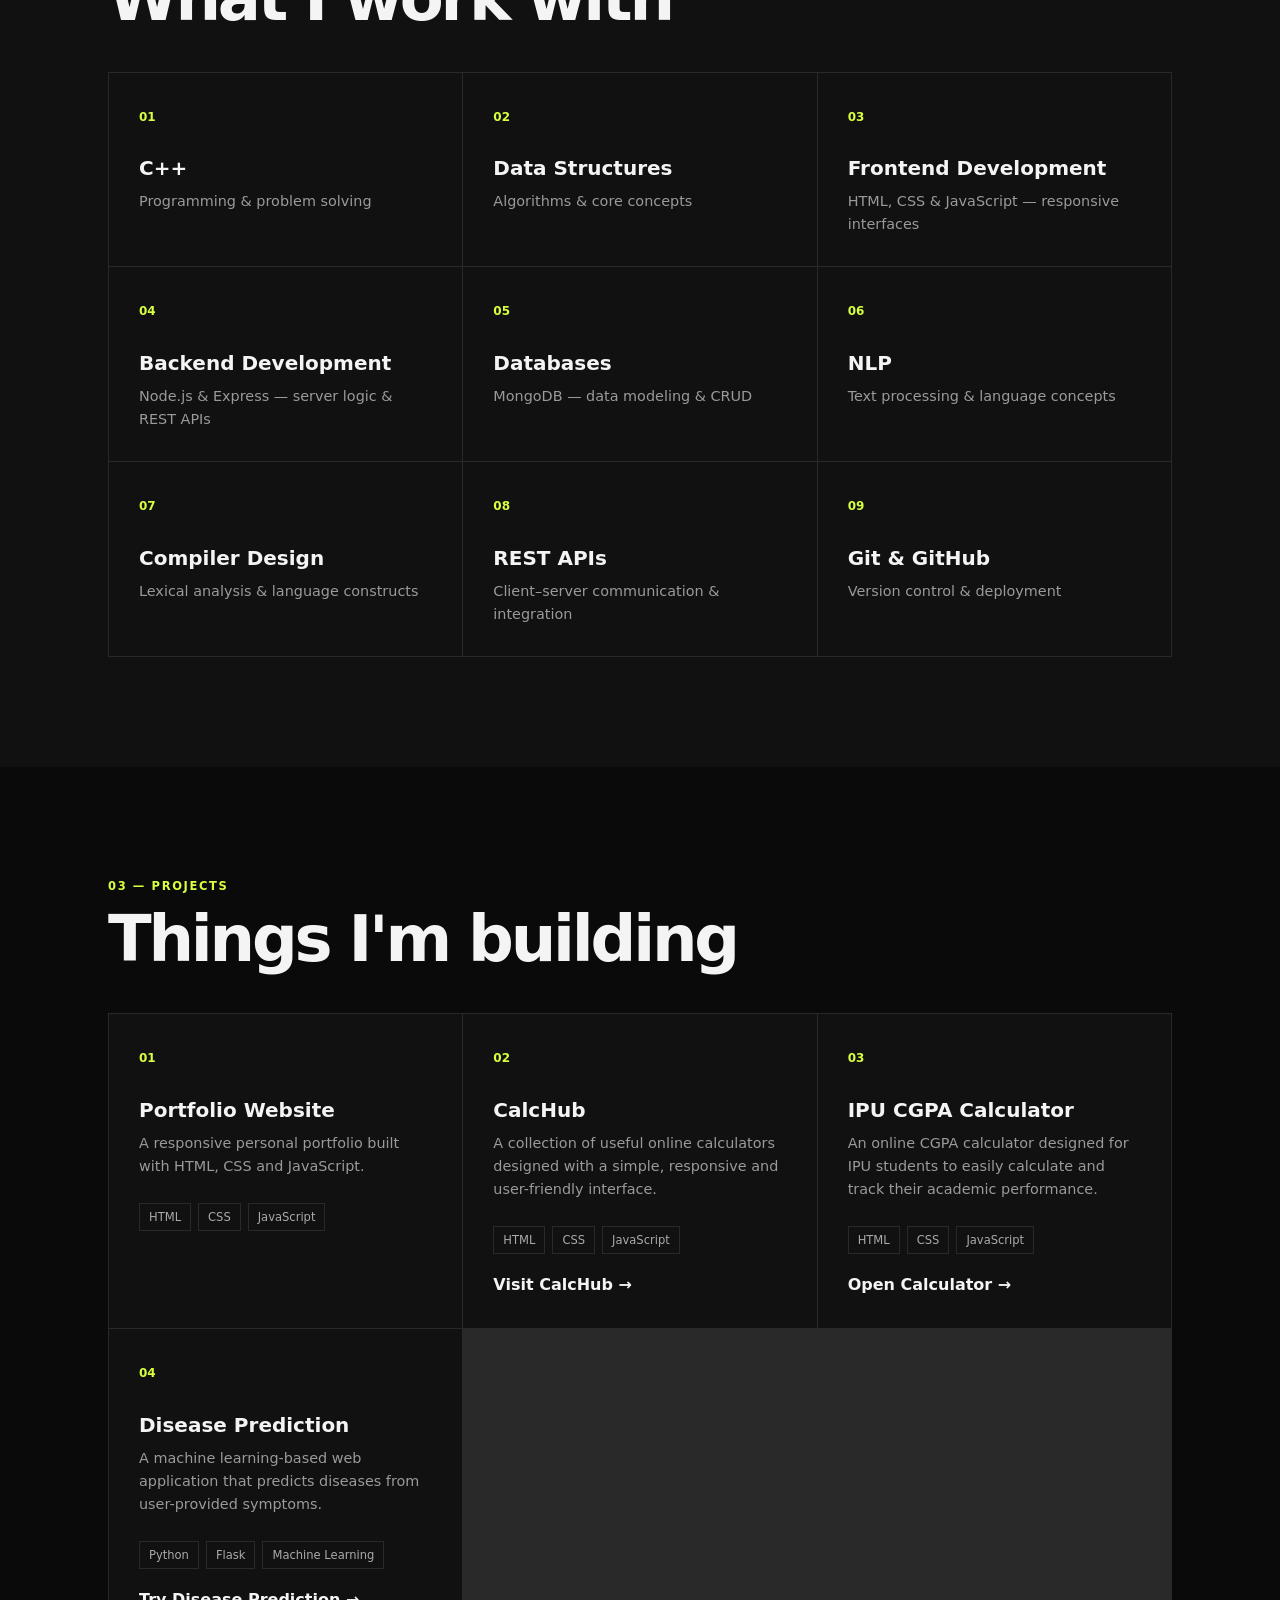
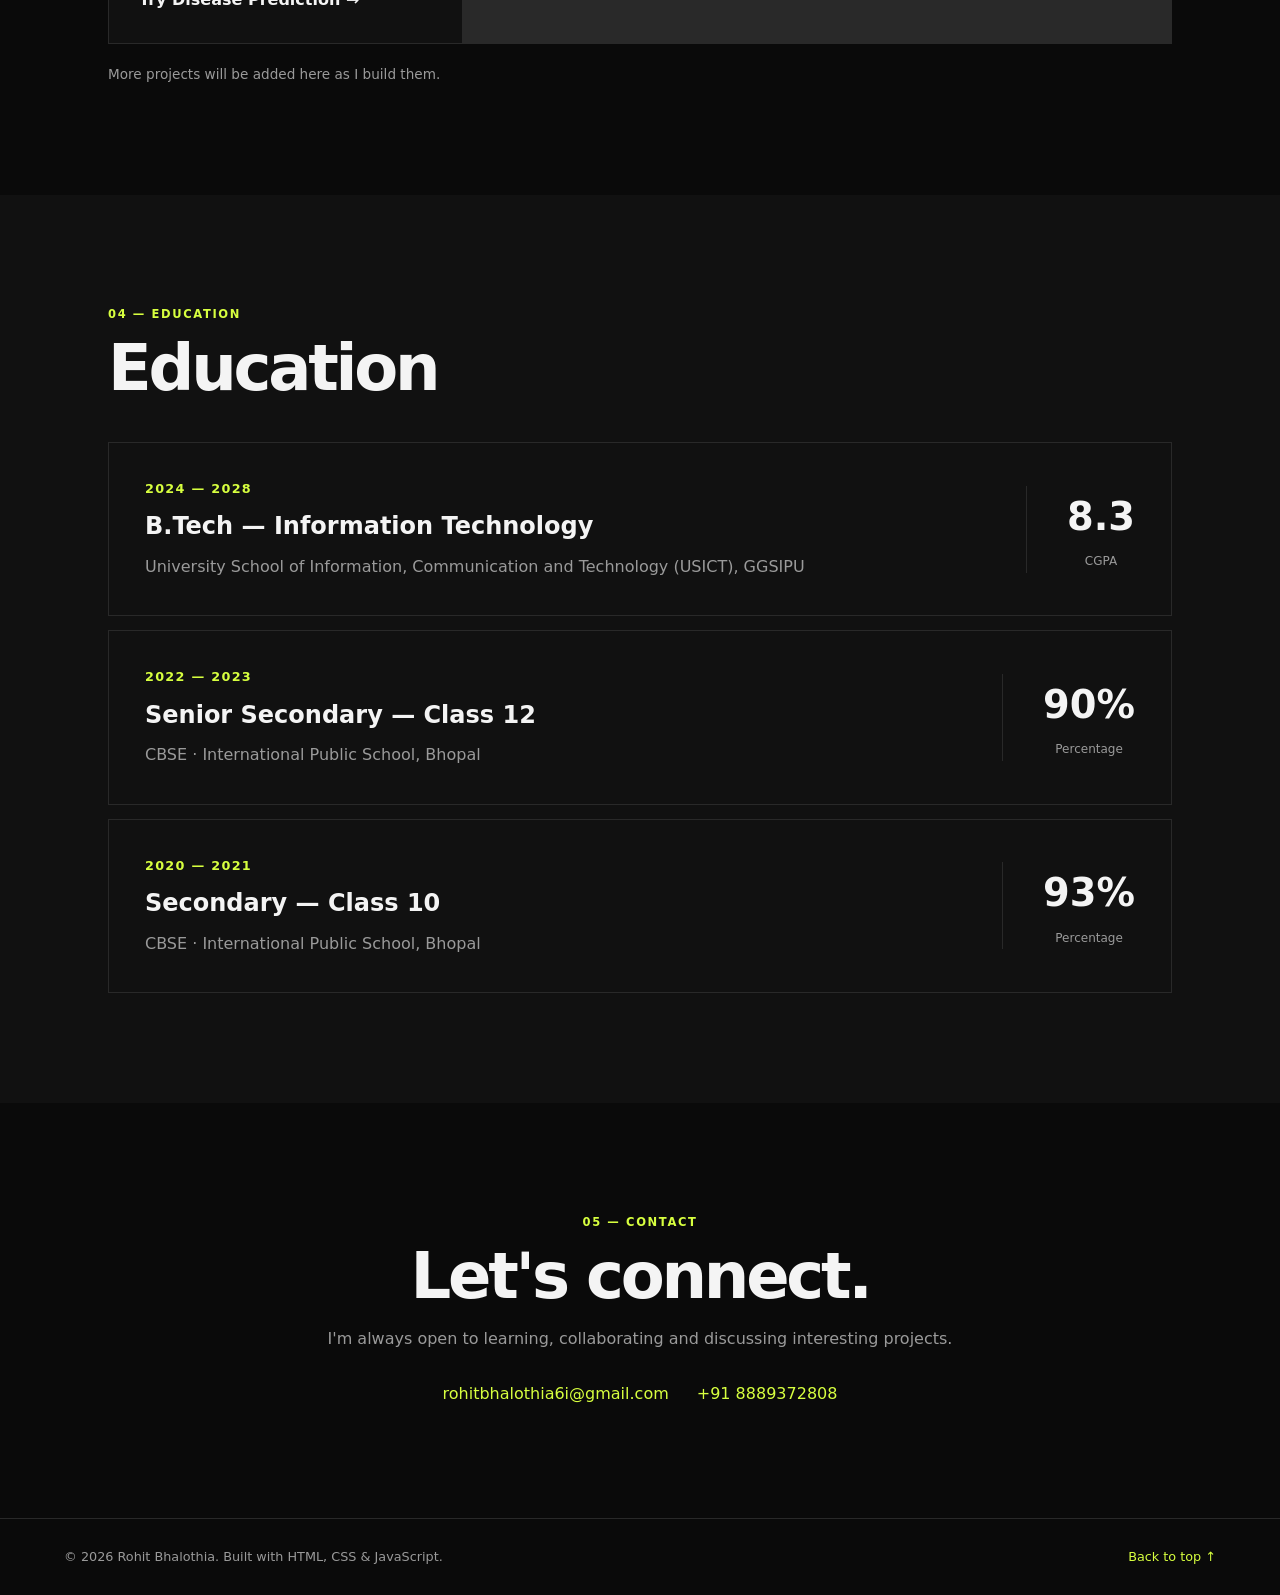
==== commit 0e5cee9e: "Update index.html" ====
--- a/index.html
+++ b/index.html
@@ -94,31 +94,66 @@
       </div>
     </section>
 
-    <section id="projects" class="section">
-      <p class="section-label">03 — Projects</p>
-      <h2>Things I'm building</h2>
-      <div class="project-grid">
-        <article class="project">
-          <span class="project-number">01</span>
-          <h3>Portfolio Website</h3>
-          <p>A responsive personal portfolio built with HTML, CSS and JavaScript.</p>
-          <div class="tags"><span>HTML</span><span>CSS</span><span>JavaScript</span></div>
-        </article>
-        <article class="project">
-          <span class="project-number">02</span>
-          <h3>NLP Coursework</h3>
-          <p>Exploring corpus linguistics, regular expressions and fundamental NLP text-processing concepts.</p>
-          <div class="tags"><span>NLP</span><span>Regex</span><span>Text Processing</span></div>
-        </article>
-        <article class="project">
-          <span class="project-number">03</span>
-          <h3>Compiler Design Work</h3>
-          <p>Academic work covering lexical analysers, scanners, patterns, symbol tables and error handling.</p>
-          <div class="tags"><span>C++</span><span>Compilers</span><span>Algorithms</span></div>
-        </article>
-      </div>
-      <p class="note">More projects will be added here as I build them.</p>
-    </section>
+
+<section id="projects" class="section">
+  <p class="section-label">03 — Projects</p>
+  <h2>Things I'm building</h2>
+
+  <div class="project-grid">
+
+    <article class="project">
+      <span class="project-number">01</span>
+      <h3>Portfolio Website</h3>
+      <p>A responsive personal portfolio built with HTML, CSS and JavaScript.</p>
+      <div class="tags">
+        <span>HTML</span>
+        <span>CSS</span>
+        <span>JavaScript</span>
+      </div>
+    </article>
+
+    <article class="project">
+      <span class="project-number">02</span>
+      <h3>CalcHub</h3>
+      <p>A collection of useful online calculators designed with a simple, responsive and user-friendly interface.</p>
+      <div class="tags">
+        <span>HTML</span>
+        <span>CSS</span>
+        <span>JavaScript</span>
+      </div>
+      <a class="project-link" href="calculator_hub/">Visit CalcHub →</a>
+    </article>
+
+    <article class="project">
+      <span class="project-number">03</span>
+      <h3>IPU CGPA Calculator</h3>
+      <p>An online CGPA calculator designed for IPU students to easily calculate and track their academic performance.</p>
+      <div class="tags">
+        <span>HTML</span>
+        <span>CSS</span>
+        <span>JavaScript</span>
+      </div>
+      <a class="project-link" href="IPU-CGPA-Calculator/">Open Calculator →</a>
+    </article>
+
+    <article class="project">
+      <span class="project-number">04</span>
+      <h3>Disease Prediction</h3>
+      <p>A machine learning-based web application that predicts diseases from user-provided symptoms.</p>
+      <div class="tags">
+        <span>Python</span>
+        <span>Flask</span>
+        <span>Machine Learning</span>
+      </div>
+      <a class="project-link" href="disease-prediction/">Try Disease Prediction →</a>
+    </article>
+
+  </div>
+
+  <p class="note">More projects will be added here as I build them.</p>
+</section>
+
+
 
     <section id="education" class="section alt">
       <p class="section-label">04 — Education</p>
--- a/style.css
+++ b/style.css
@@ -107,3 +107,15 @@
   .cgpa { border-left: 0; border-top: 1px solid var(--line); padding: 20px 0 0; width: 100%; text-align: left; }
   footer { flex-direction: column; gap: 10px; }
 }
+.project-link {
+  display: inline-block;
+  margin-top: 18px;
+  color: inherit;
+  font-weight: 600;
+  text-decoration: none;
+  transition: opacity 0.2s ease;
+}
+
+.project-link:hover {
+  opacity: 0.7;
+}
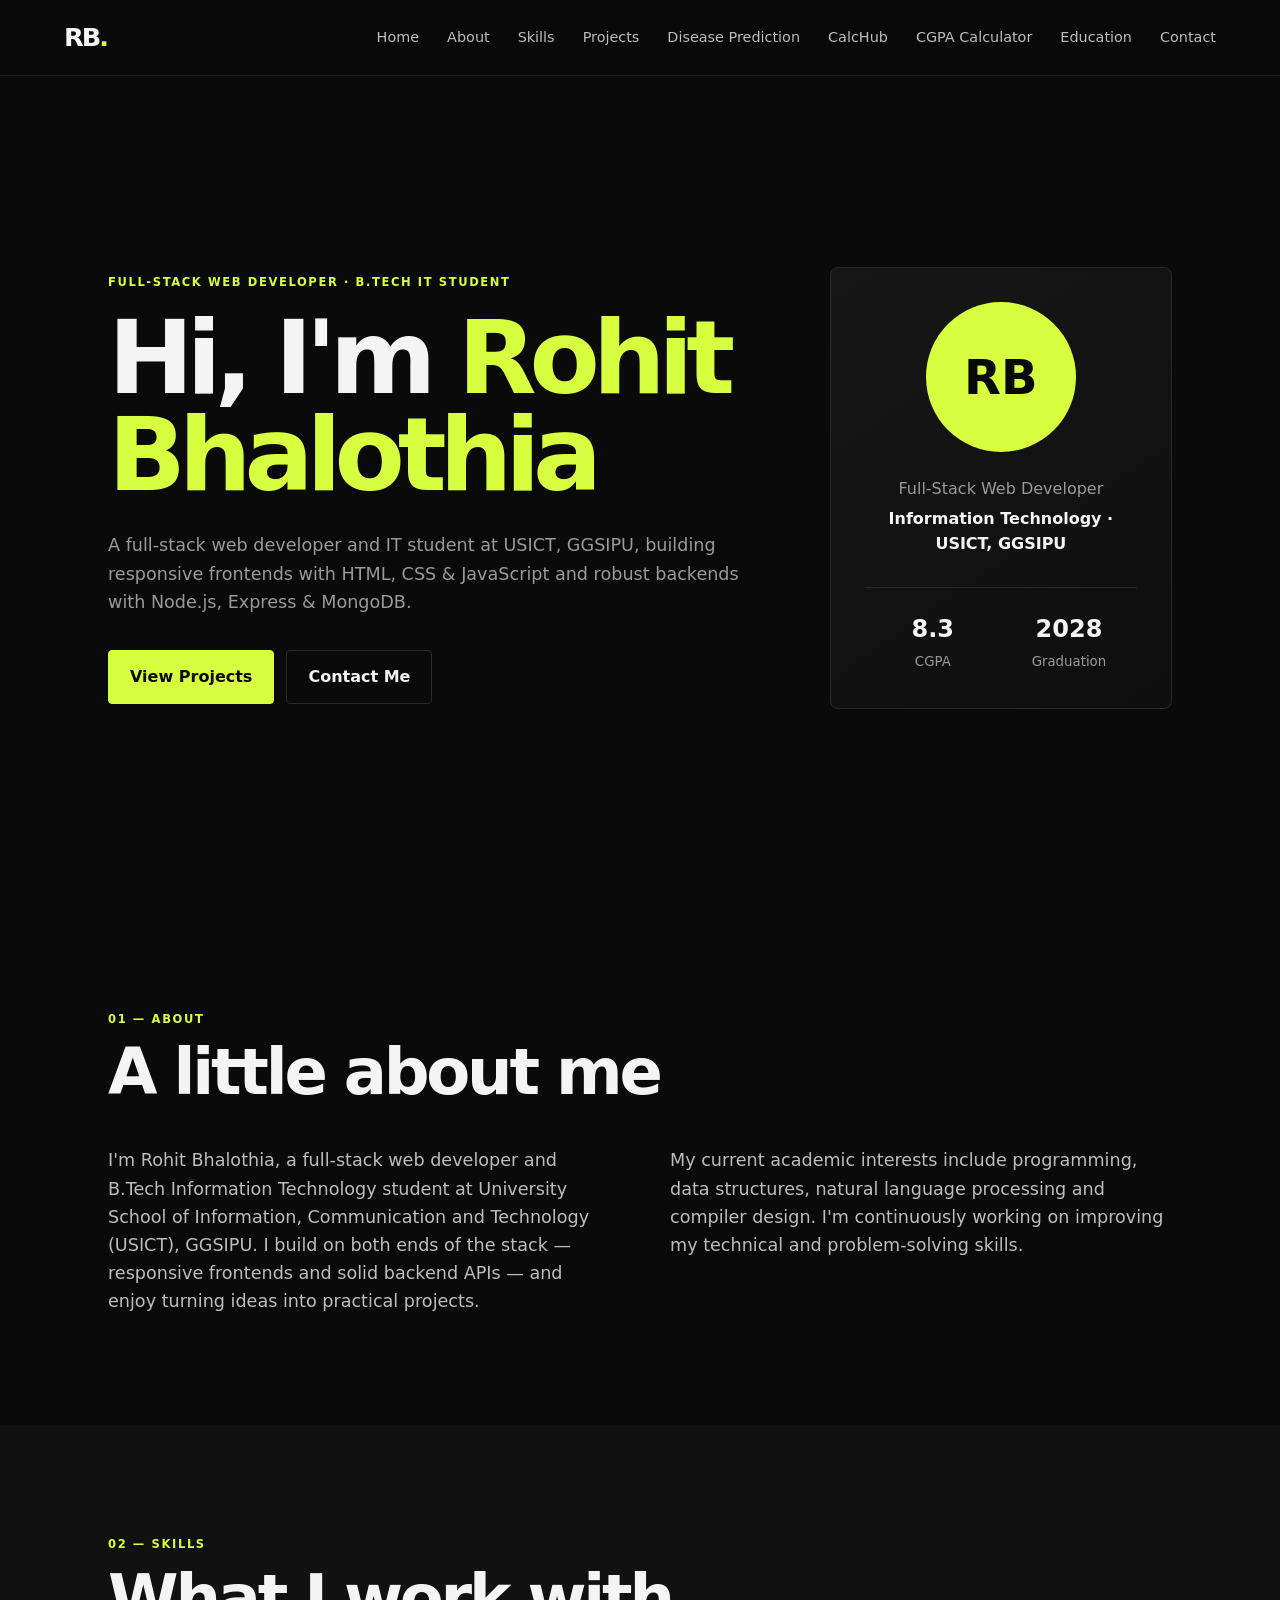
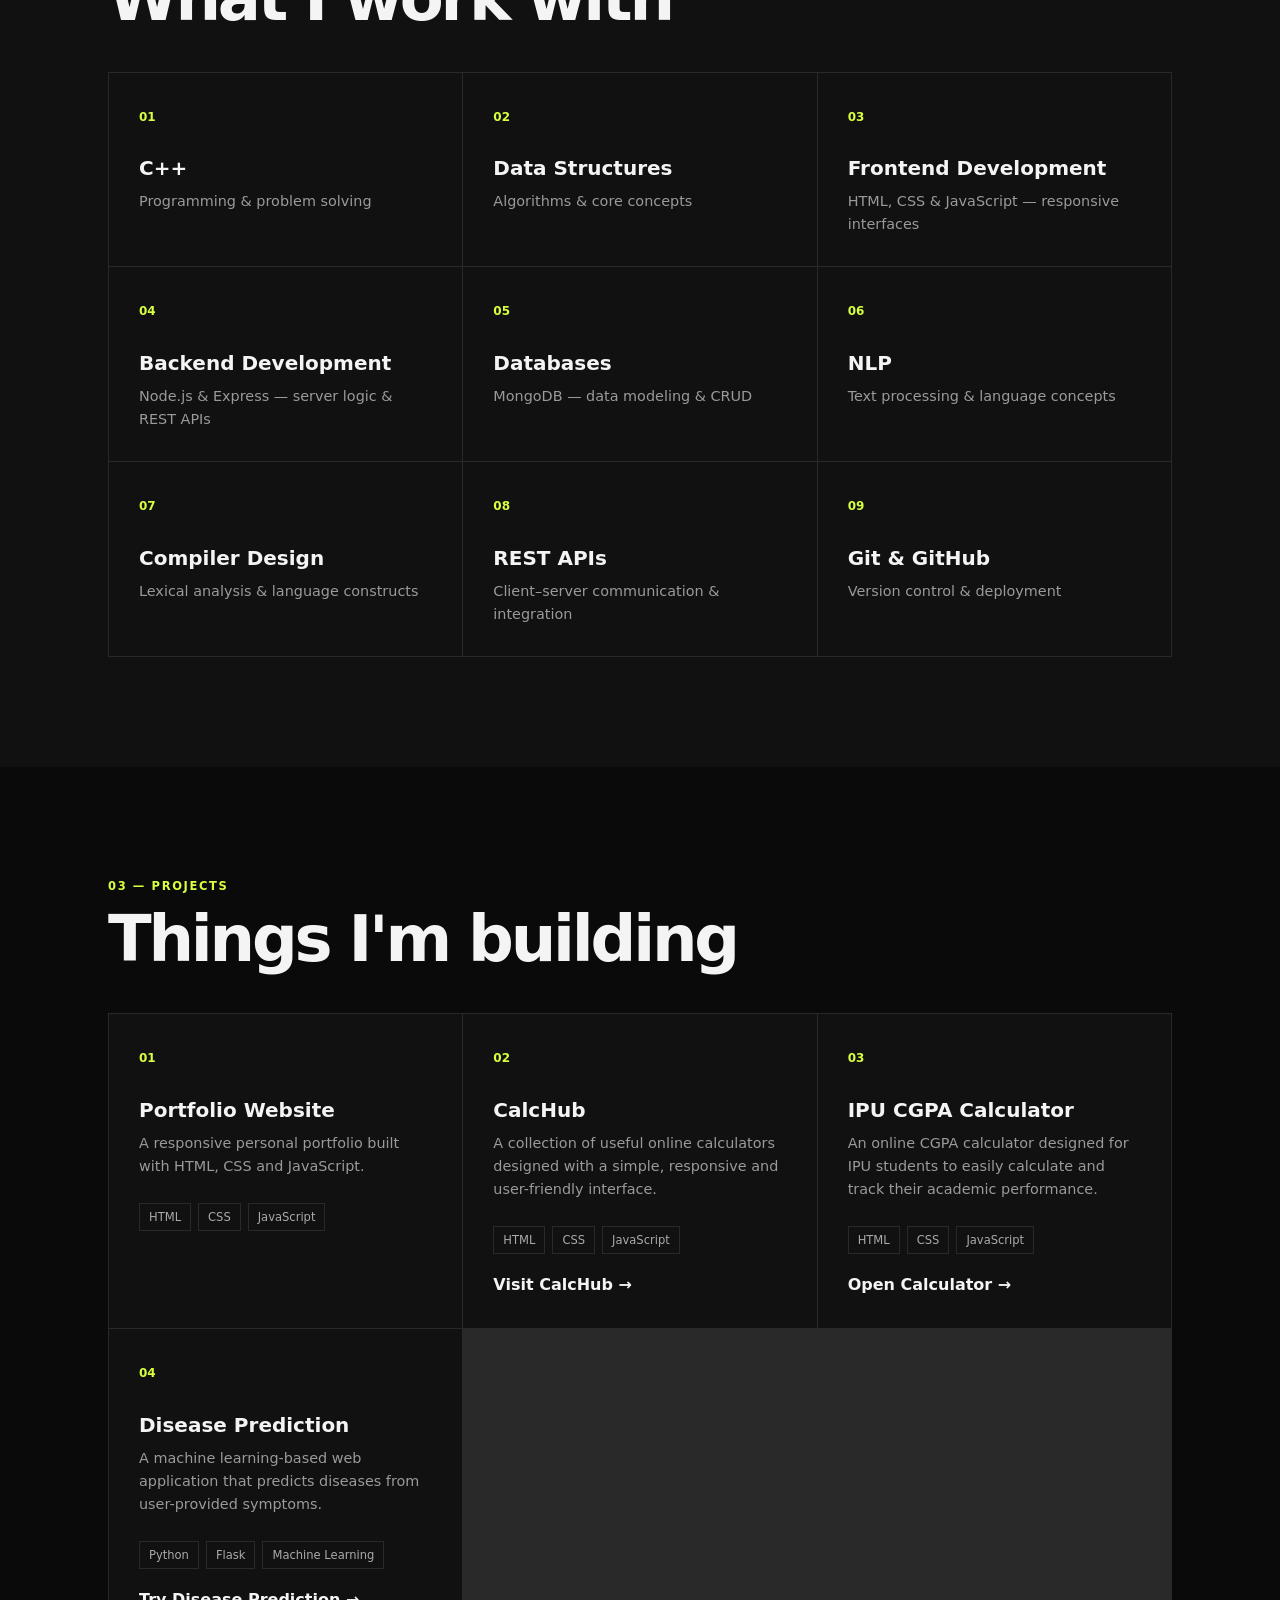
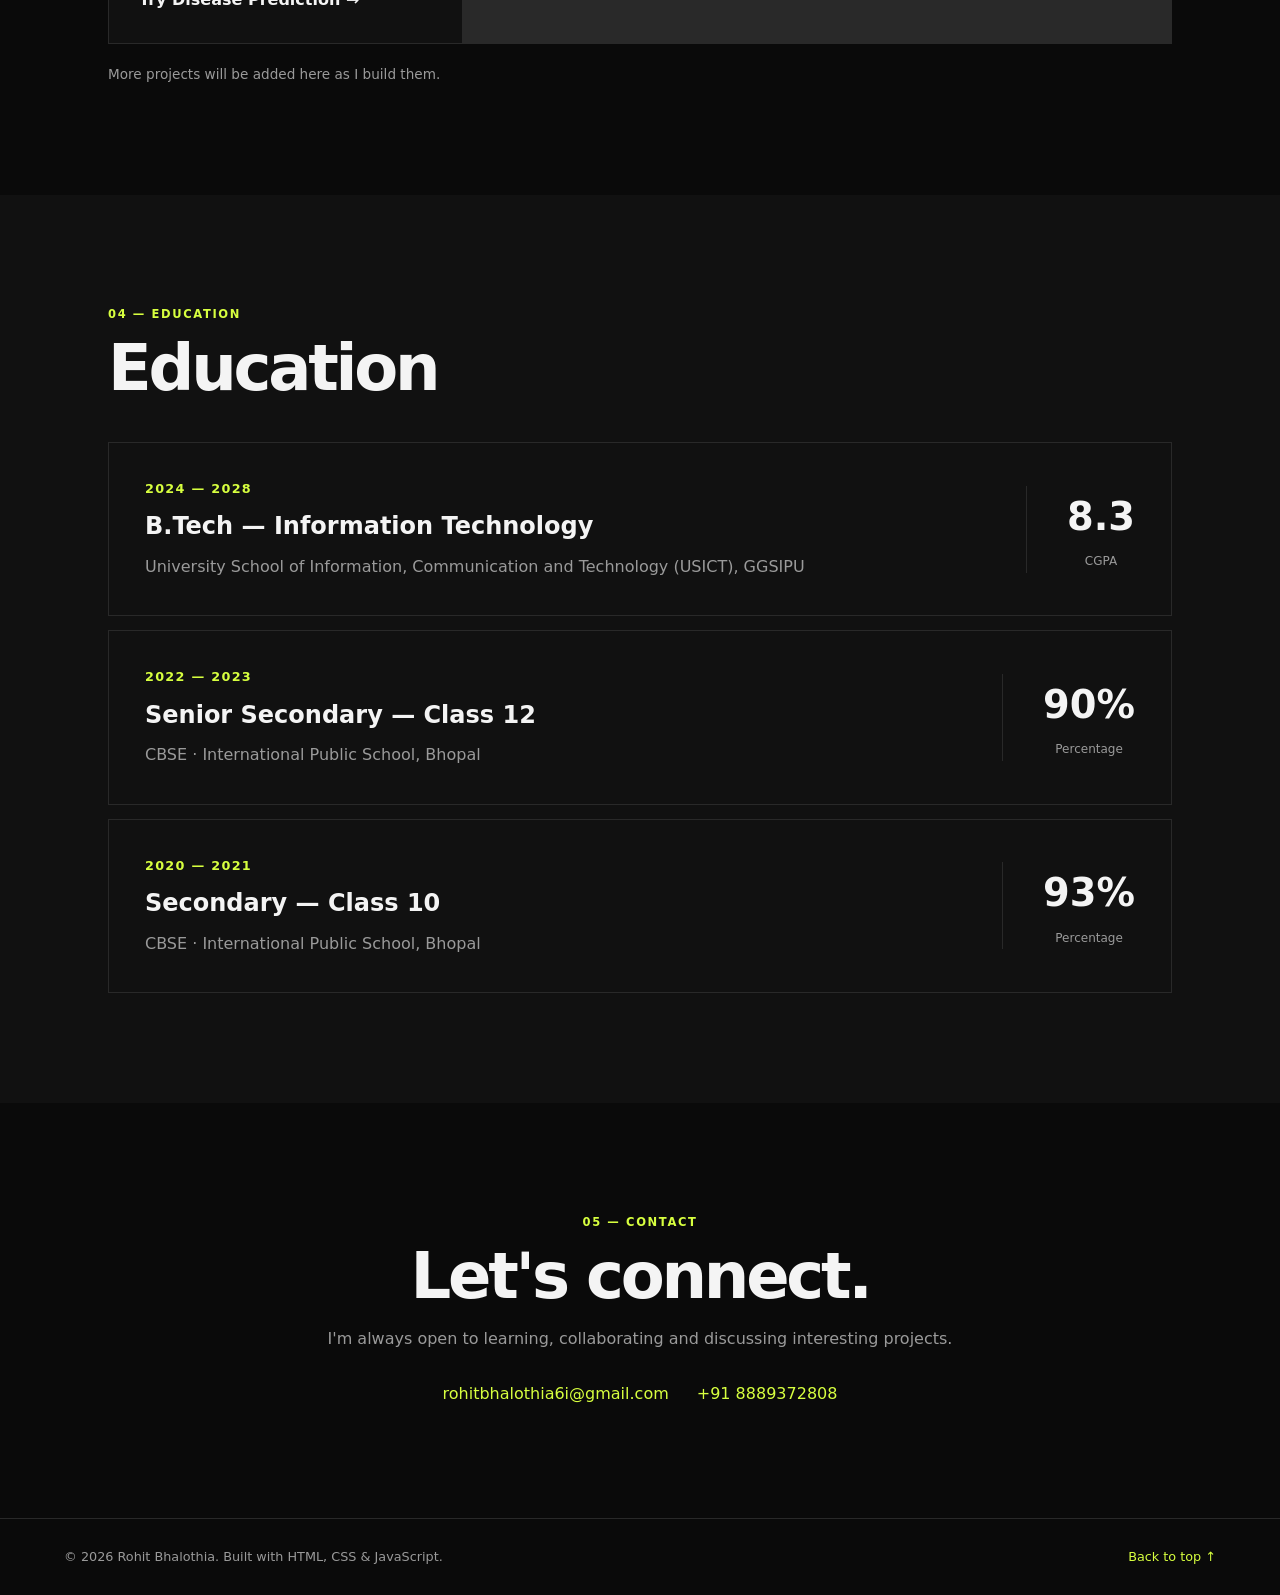
==== commit 6061f0c5: "Change profile image source to profile1.jpg" ====
--- a/index.html
+++ b/index.html
@@ -4,6 +4,7 @@
   <meta charset="UTF-8">
   <meta name="viewport" content="width=device-width, initial-scale=1.0">
   <meta name="description" content="Portfolio of Rohit Bhalothia, full-stack web developer and B.Tech Information Technology student at USICT, GGSIPU.">
+  <link rel="canonical" href="https://rohitbhalothia.me/">
   <title>Rohit Bhalothia | Full-Stack Web Developer</title>
   <link rel="stylesheet" href="style.css?v=2">
 </head>
@@ -47,7 +48,7 @@
       <div class="hero-card">
         <div class="avatar">
           <!-- Drop your photo in the project as profile.jpg and it appears here -->
-          <img src="profile.jpg" alt="Rohit Bhalothia">
+          <img src="profile1.jpg" alt="Rohit Bhalothia">
           <span>RB</span>
         </div>
         <p>Full-Stack Web Developer</p>
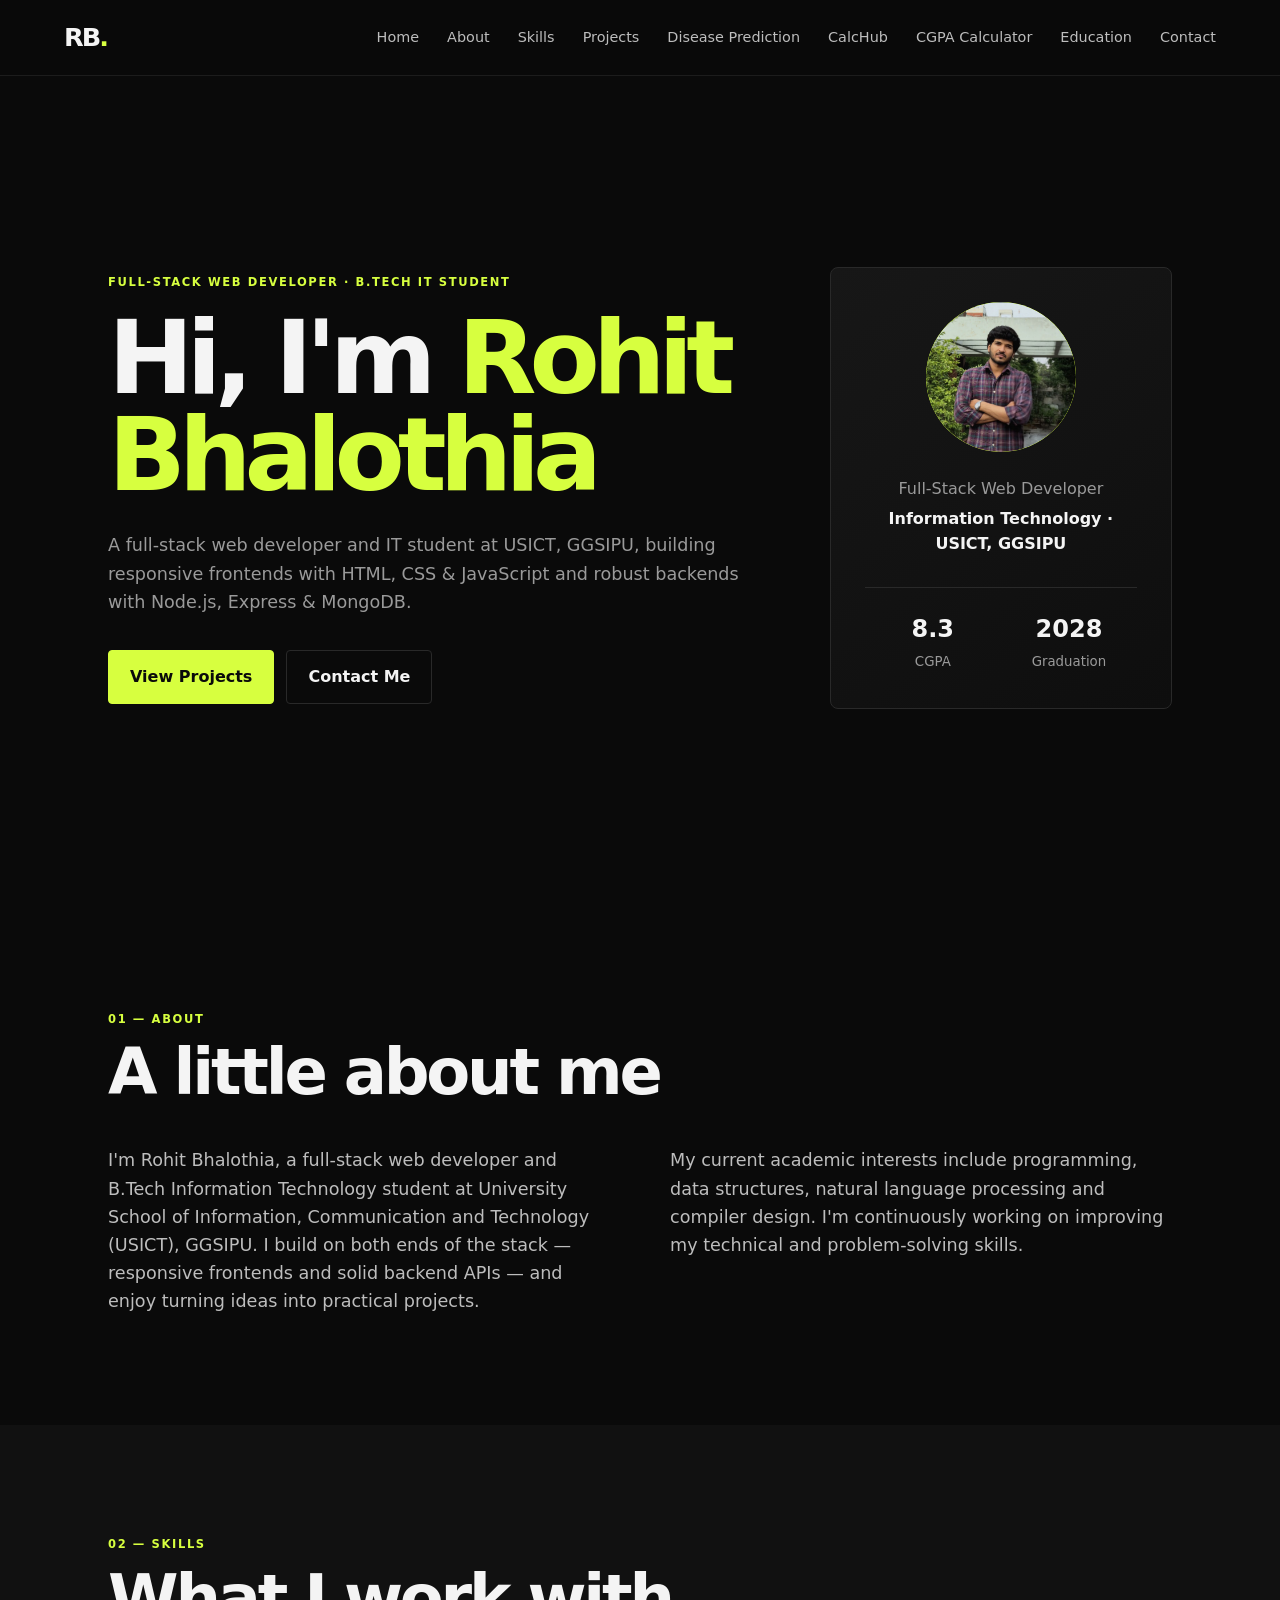
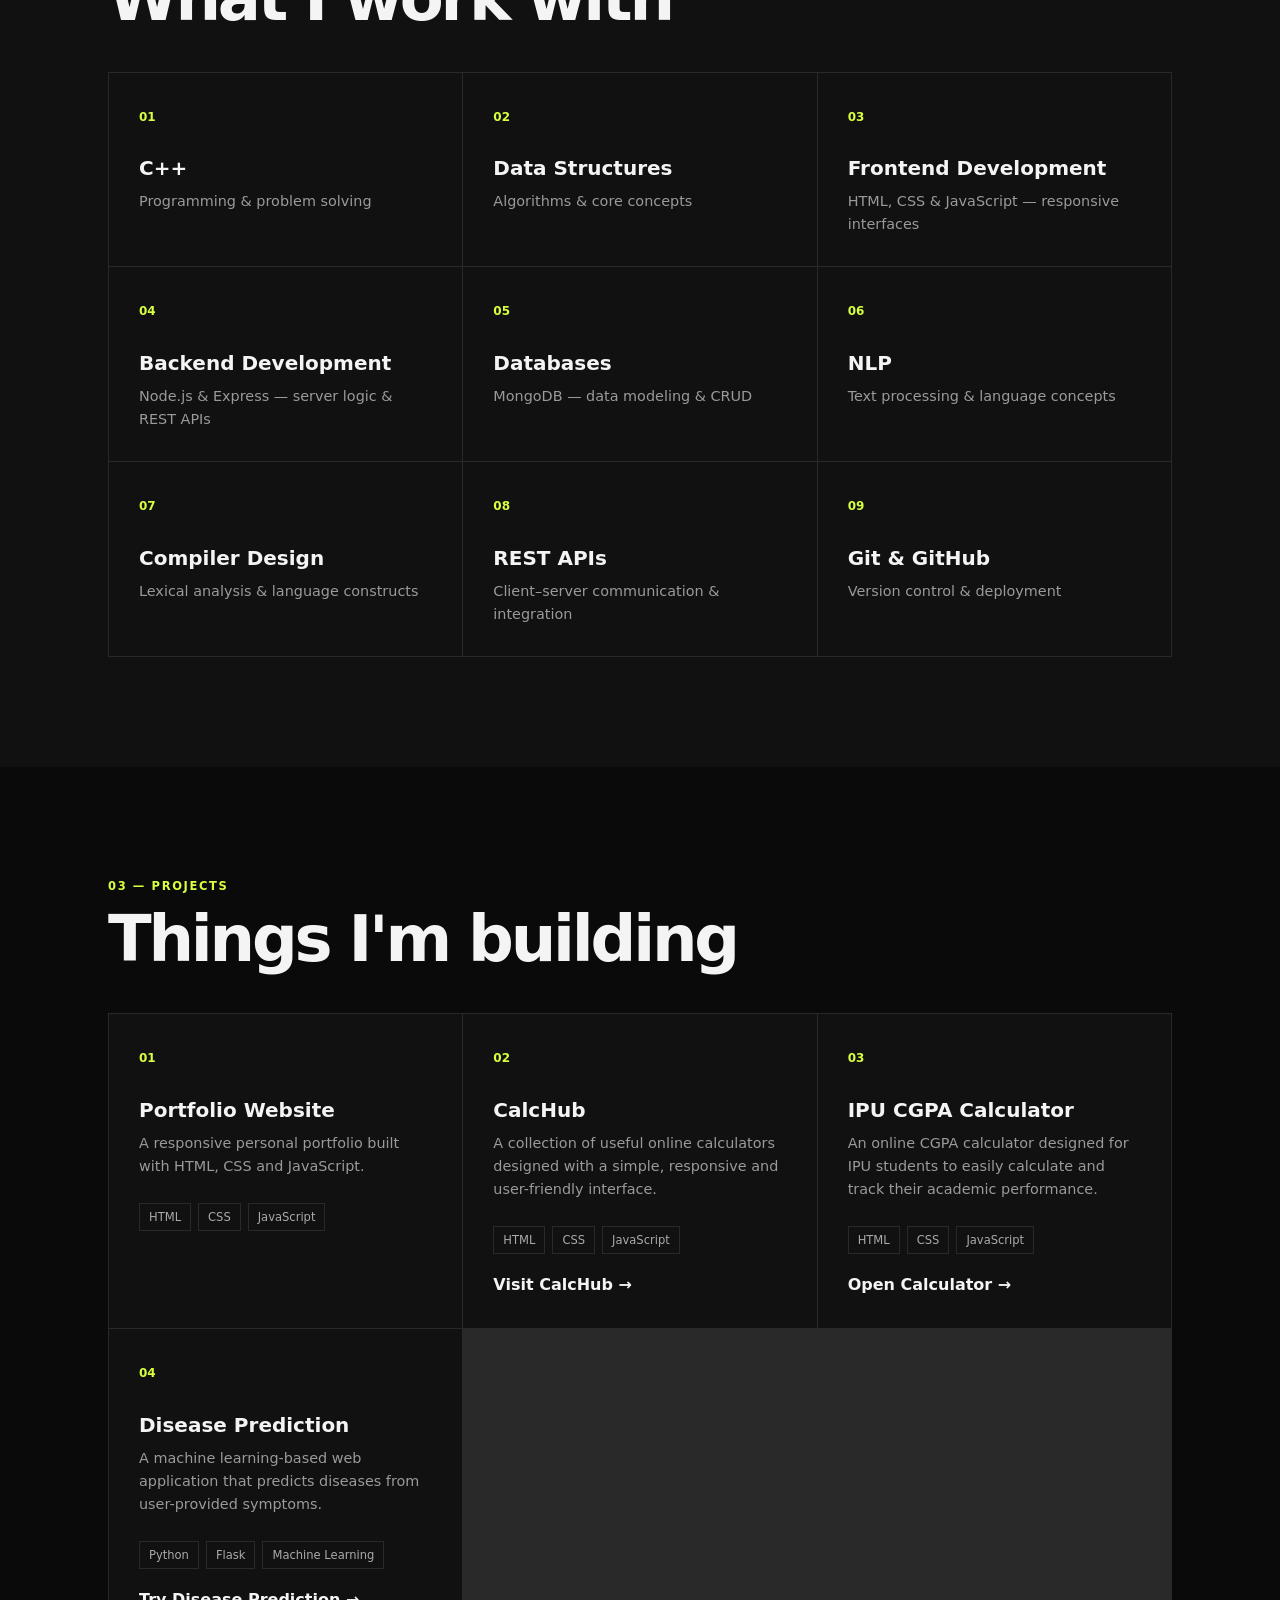
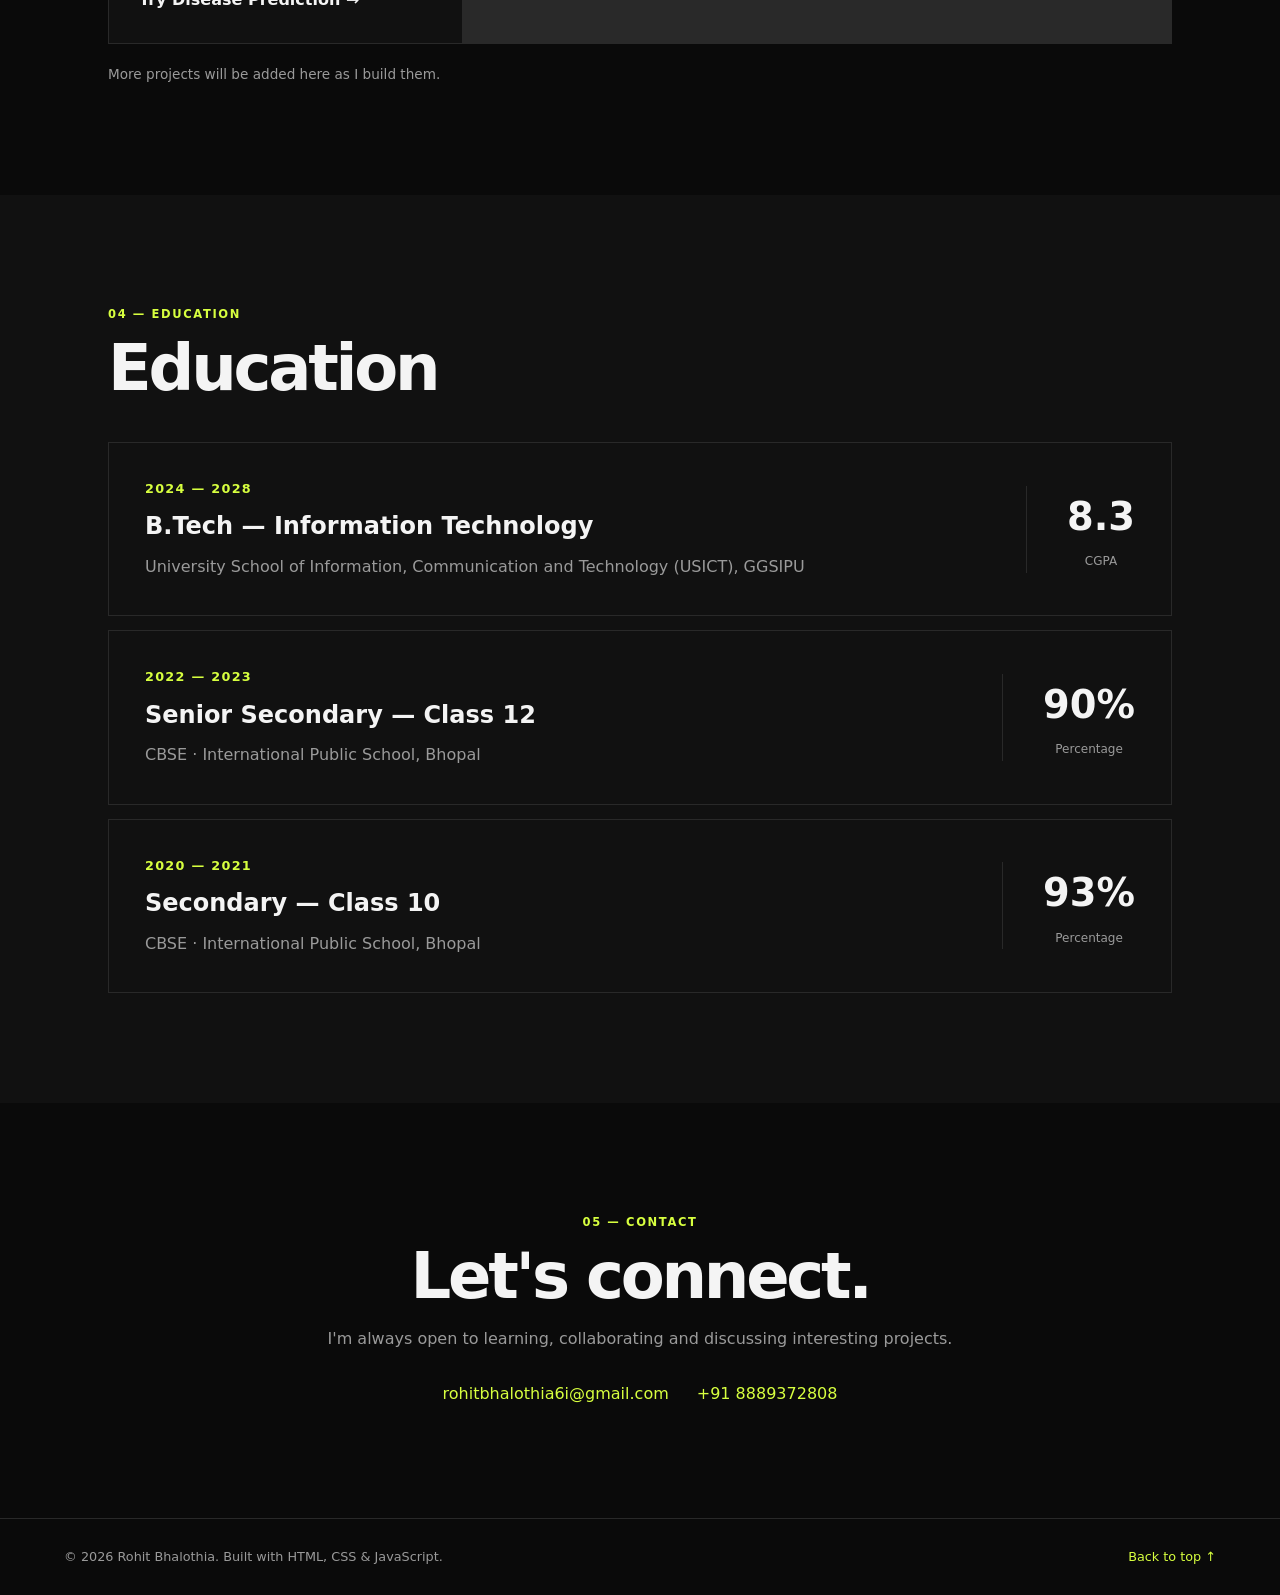
==== commit 594c4348: "Update profile image source in index.html" ====
--- a/index.html
+++ b/index.html
@@ -48,7 +48,7 @@
       <div class="hero-card">
         <div class="avatar">
           <!-- Drop your photo in the project as profile.jpg and it appears here -->
-          <img src="profile1.jpg" alt="Rohit Bhalothia">
+          <img src="profile.jpg" alt="Rohit Bhalothia">
           <span>RB</span>
         </div>
         <p>Full-Stack Web Developer</p>
